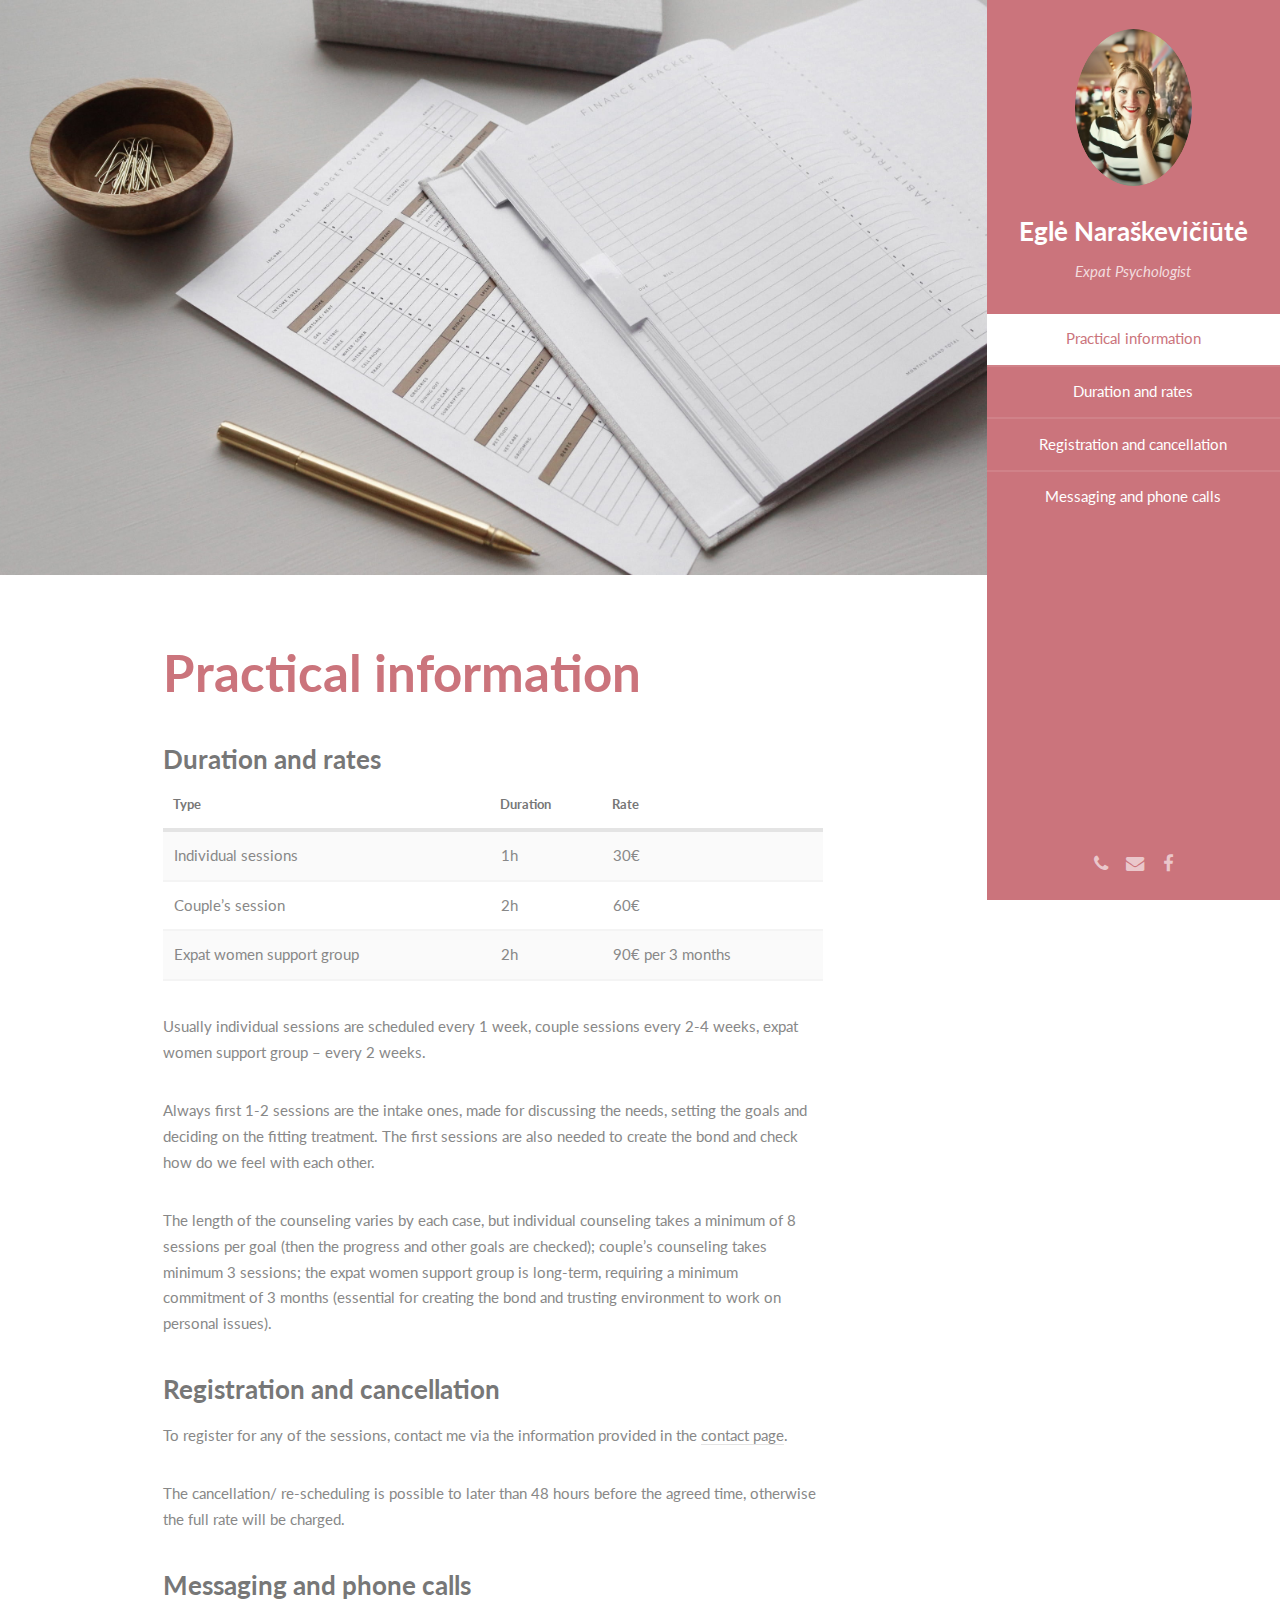
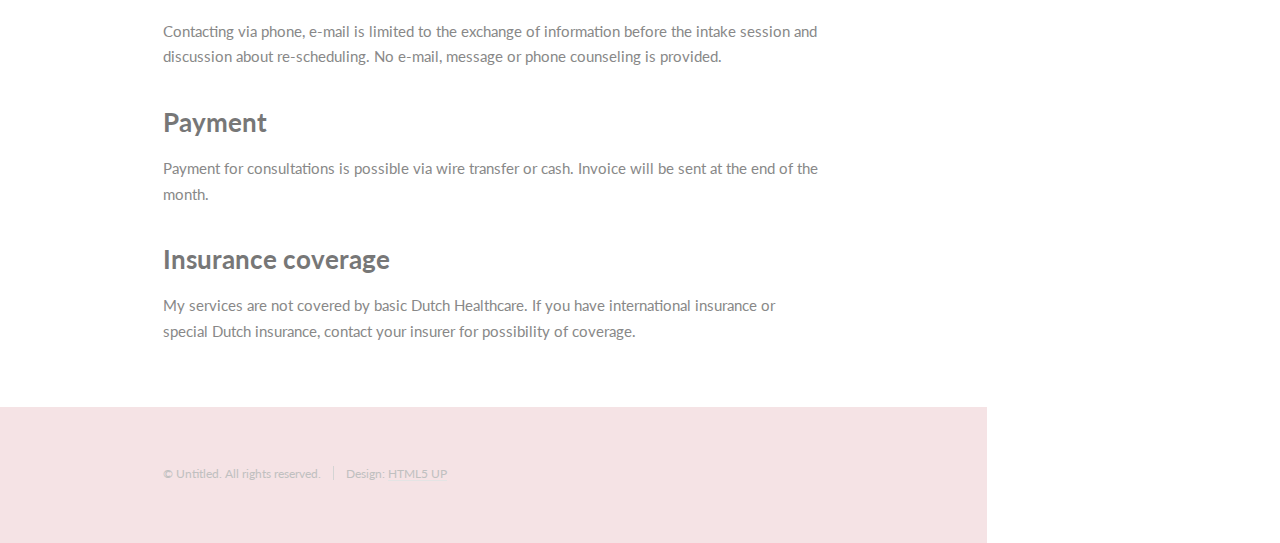
==== info.html @ c946a1ad "Update of texts." ====
<!DOCTYPE HTML>
<!--
	Read Only by HTML5 UP
	html5up.net | @ajlkn
	Free for personal and commercial use under the CCA 3.0 license (html5up.net/license)
-->
<html>
	<head>
		<title>Eglė Naraškevičiūtė</title>
		<meta charset="utf-8" />
		<meta name="viewport" content="width=device-width, initial-scale=1, user-scalable=no" />
		<link rel="stylesheet" href="assets/css/main.css" />
	</head>
	<body class="is-preload">

		<!-- Header -->
			<section id="header">
				<header>
					<span class="image avatar"><img src="images/avatar.jpg" alt="" /></span>
					<h1 id="logo"><a href="index.html">Eglė Naraškevičiūtė</a></h1>
					<p>Expat Psychologist</p>
				</header>
				<nav id="nav">
					<ul>
						<li><a href="#information" class="active">Practical information</a></li>
						<li><a href="#duration">Duration and rates</a></li>
						<li><a href="#cancellation">Registration and cancellation</a></li>
						<li><a href="#call">Messaging and phone calls</a></li>
					</ul>
				</nav>
				<footer>
					<ul class="icons">
						<li><a href="tel:+31640852197" class="icon fa-phone"><span class="label">Telephone</span></a></li>
						<li><a href="&#x6d;&#x61;&#x69;&#x6c;&#x74;&#x6f;&#00058;&#105;&#110;&#102;&#x6f;&#x40;&#x65;&#103;&#x6c;&#x65;&#x70;&#x73;&#000121;&#46;&#x77;&#111;&#114;&#000108;&#100;" class="icon fa-envelope"><span class="label">Email</span></a></li>
						<li><a href="https://www.facebook.com/2makes1/" class="icon fa-facebook"><span class="label">Facebook</span></a></li>
					</ul>
				</footer>
			</section>

		<!-- Wrapper -->
			<div id="wrapper">

				<!-- Main -->
					<div id="main">

						<!-- One -->
							<section id="information">
								<div class="image main" data-position="center">
									<img src="images/banner-04.jpg" alt="" />
								</div>
								<div class="container">
									<header class="major">
										<h2>Practical information</h2>
									</header>
									<h3 id="duration">Duration and rates</h3>
									<div class="table-wrapper">
										<table>
											<thead>
												<tr>
													<th>Type</th>
													<th>Duration</th>
													<th>Rate</th>
												</tr>
											</thead>
											<tbody>
												<tr>
													<td>Individual sessions</td>
													<td>1h</td>
													<td>30€</td>
												</tr>
												<tr>
													<td>Couple’s session</td>
													<td>2h</td>
													<td>60€</td>
												</tr>
												<tr>
													<td>Expat women support group</td>
													<td>2h</td>
													<td>90€ per 3 months</td>
												</tr>
											</tbody>
										</table>
									</div>
									<p>Usually individual sessions are scheduled every 1 week, couple sessions every 2-4 weeks, expat women support group – every 2 weeks.</p>
									<p>Always first 1-2 sessions are the intake ones, made for discussing the needs, setting the goals and deciding on the fitting treatment. The first sessions are also needed to create the bond and check how do we feel with each other.</p>
                                    <p>The length of the counseling varies by each case, but individual counseling takes a minimum of 8 sessions per goal (then the progress and other goals are checked); couple’s counseling takes minimum 3 sessions; the expat women support group is long-term, requiring a minimum commitment of 3 months (essential for creating the bond and trusting environment to work on personal issues).</p>

									<h3 id="cancellation">Registration and cancellation</h3>
									<p>To register for any of the sessions, contact me via the information provided in the <a href="index.html#contacts">contact page</a>.</p>
									<p>The cancellation/ re-scheduling is possible to later than 48 hours before the agreed time, otherwise the full rate will be charged.</p>
									<h3 id="call">Messaging and phone calls</h3>
									<p>Contacting via phone, e-mail is limited to the exchange of information before the intake session and discussion about re-scheduling. No e-mail, message or phone counseling is provided.</p>
									<h3 id="payment">Payment</h3>
									<p>Payment for consultations is possible via wire transfer or cash. Invoice will be sent at the end of the month.</p>
									<h3 id="insurance">Insurance coverage</h3>
									<p>My services are not covered by basic Dutch Healthcare. If you have international insurance or special Dutch insurance, contact your insurer for possibility of coverage.</p>
								</div>
                            </section>

					</div>

				<!-- Footer -->
					<section id="footer">
						<div class="container">
							<ul class="copyright">
								<li>&copy; Untitled. All rights reserved.</li><li>Design: <a href="http://html5up.net">HTML5 UP</a></li>
							</ul>
						</div>
					</section>

			</div>

		<!-- Scripts -->
			<script src="assets/js/jquery.min.js"></script>
			<script src="assets/js/jquery.scrollex.min.js"></script>
			<script src="assets/js/jquery.scrolly.min.js"></script>
			<script src="assets/js/browser.min.js"></script>
			<script src="assets/js/breakpoints.min.js"></script>
			<script src="assets/js/util.js"></script>
			<script src="assets/js/main.js"></script>

	</body>
</html>
---- assets/css/main.css ----
@import url("font-awesome.min.css");
@import url("https://fonts.googleapis.com/css?family=Lato:400,400italic,700,700italic|Source+Code+Pro:400");
/*
	Read Only by HTML5 UP
	html5up.net | @ajlkn
	Free for personal and commercial use under the CCA 3.0 license (html5up.net/license)
*/
html, body, div, span, applet, object,
iframe, h1, h2, h3, h4, h5, h6, p, blockquote,
pre, a, abbr, acronym, address, big, cite,
code, del, dfn, em, img, ins, kbd, q, s, samp,
small, strike, strong, sub, sup, tt, var, b,
u, i, center, dl, dt, dd, ol, ul, li, fieldset,
form, label, legend, table, caption, tbody,
tfoot, thead, tr, th, td, article, aside,
canvas, details, embed, figure, figcaption,
footer, header, hgroup, menu, nav, output, ruby,
section, summary, time, mark, audio, video {
  margin: 0;
  padding: 0;
  border: 0;
  font-size: 100%;
  font: inherit;
  vertical-align: baseline; }

article, aside, details, figcaption, figure,
footer, header, hgroup, menu, nav, section {
  display: block; }

body {
  line-height: 1; }

ol, ul {
  list-style: none; }

blockquote, q {
  quotes: none; }
  blockquote:before, blockquote:after, q:before, q:after {
    content: '';
    content: none; }

table {
  border-collapse: collapse;
  border-spacing: 0; }

body {
  -webkit-text-size-adjust: none; }

mark {
  background-color: transparent;
  color: inherit; }

input::-moz-focus-inner {
  border: 0;
  padding: 0; }

input, select, textarea {
  -moz-appearance: none;
  -webkit-appearance: none;
  -ms-appearance: none;
  appearance: none; }

/* Basic */
html {
  box-sizing: border-box; }

*, *:before, *:after {
  box-sizing: inherit; }

body {
  background: #fff; }
  body.is-preload *, body.is-preload *:before, body.is-preload *:after {
    -moz-animation: none !important;
    -webkit-animation: none !important;
    -ms-animation: none !important;
    animation: none !important;
    -moz-transition: none !important;
    -webkit-transition: none !important;
    -ms-transition: none !important;
    transition: none !important; }

body, input, select, textarea {
  color: #888;
  font-family: "Lato", sans-serif;
  font-size: 16pt;
  font-weight: 400;
  line-height: 1.75em; }

a {
  -moz-transition: color 0.2s ease-in-out, border-color 0.2s ease-in-out;
  -webkit-transition: color 0.2s ease-in-out, border-color 0.2s ease-in-out;
  -ms-transition: color 0.2s ease-in-out, border-color 0.2s ease-in-out;
  transition: color 0.2s ease-in-out, border-color 0.2s ease-in-out;
  border-bottom: solid 1px #e4e4e4;
  color: inherit;
  text-decoration: none; }
  a:hover {
    border-bottom-color: transparent;
    color: #cb747c !important; }

strong, b {
  color: #777;
  font-weight: 700; }

em, i {
  font-style: italic; }

p {
  margin: 0 0 2.25em 0; }

h1, h2, h3, h4, h5, h6 {
  color: #777;
  font-weight: 700;
  line-height: 1em;
  margin: 0 0 0.5625em 0; }
  h1 a, h2 a, h3 a, h4 a, h5 a, h6 a {
    border: 0;
    color: inherit;
    text-decoration: none; }

h2 {
  font-size: 2em;
  line-height: 1.5em; }

h3 {
  font-size: 1.75em;
  line-height: 1.5em; }

h4 {
  font-size: 1.25em;
  line-height: 1.5em; }

h5 {
  font-size: 0.9em;
  line-height: 1.5em; }

h6 {
  font-size: 0.7em;
  line-height: 1.5em; }

sub {
  font-size: 0.8em;
  position: relative;
  top: 0.5em; }

sup {
  font-size: 0.8em;
  position: relative;
  top: -0.5em; }

hr {
  border: 0;
  border-bottom: solid 2px #f4f4f4;
  margin: 2.25em 0; }
  hr.major {
    margin: 3.375em 0; }

blockquote {
  border-left: solid 8px #e4e4e4;
  font-style: italic;
  margin: 0 0 2.25em 0;
  padding: 0.5em 0 0.5em 2em; }

code {
  background: #555;
  border-radius: 5px;
  color: #fff;
  font-family: "Source Code Pro", monospace;
  font-size: 0.9em;
  margin: 0 0.25em;
  padding: 0.25em 0.65em; }

pre {
  font-family: "Source Code Pro", monospace;
  font-size: 0.9em;
  margin: 0 0 2.25em 0; }
  pre code {
    -webkit-overflow-scrolling: touch;
    display: block;
    line-height: 1.5em;
    overflow-x: auto;
    padding: 1em 1.5em; }

.align-left {
  text-align: left; }

.align-center {
  text-align: center; }

.align-right {
  text-align: right; }

/* Row */
.row {
  display: flex;
  flex-wrap: wrap;
  box-sizing: border-box;
  align-items: stretch; }
  .row > * {
    box-sizing: border-box; }
  .row.gtr-uniform > * > :last-child {
    margin-bottom: 0; }
  .row.aln-left {
    justify-content: flex-start; }
  .row.aln-center {
    justify-content: center; }
  .row.aln-right {
    justify-content: flex-end; }
  .row.aln-top {
    align-items: flex-start; }
  .row.aln-middle {
    align-items: center; }
  .row.aln-bottom {
    align-items: flex-end; }
  .row > .imp {
    order: -1; }
  .row > .col-1 {
    width: 8.3333333333%; }
  .row > .off-1 {
    margin-left: 8.3333333333%; }
  .row > .col-2 {
    width: 16.6666666667%; }
  .row > .off-2 {
    margin-left: 16.6666666667%; }
  .row > .col-3 {
    width: 25%; }
  .row > .off-3 {
    margin-left: 25%; }
  .row > .col-4 {
    width: 33.3333333333%; }
  .row > .off-4 {
    margin-left: 33.3333333333%; }
  .row > .col-5 {
    width: 41.6666666667%; }
  .row > .off-5 {
    margin-left: 41.6666666667%; }
  .row > .col-6 {
    width: 50%; }
  .row > .off-6 {
    margin-left: 50%; }
  .row > .col-7 {
    width: 58.3333333333%; }
  .row > .off-7 {
    margin-left: 58.3333333333%; }
  .row > .col-8 {
    width: 66.6666666667%; }
  .row > .off-8 {
    margin-left: 66.6666666667%; }
  .row > .col-9 {
    width: 75%; }
  .row > .off-9 {
    margin-left: 75%; }
  .row > .col-10 {
    width: 83.3333333333%; }
  .row > .off-10 {
    margin-left: 83.3333333333%; }
  .row > .col-11 {
    width: 91.6666666667%; }
  .row > .off-11 {
    margin-left: 91.6666666667%; }
  .row > .col-12 {
    width: 100%; }
  .row > .off-12 {
    margin-left: 100%; }
  .row.gtr-0 {
    margin-top: 0;
    margin-left: 0em; }
    .row.gtr-0 > * {
      padding: 0 0 0 0em; }
    .row.gtr-0.gtr-uniform {
      margin-top: 0em; }
      .row.gtr-0.gtr-uniform > * {
        padding-top: 0em; }
  .row.gtr-25 {
    margin-top: 0;
    margin-left: -0.5em; }
    .row.gtr-25 > * {
      padding: 0 0 0 0.5em; }
    .row.gtr-25.gtr-uniform {
      margin-top: -0.5em; }
      .row.gtr-25.gtr-uniform > * {
        padding-top: 0.5em; }
  .row.gtr-50 {
    margin-top: 0;
    margin-left: -1em; }
    .row.gtr-50 > * {
      padding: 0 0 0 1em; }
    .row.gtr-50.gtr-uniform {
      margin-top: -1em; }
      .row.gtr-50.gtr-uniform > * {
        padding-top: 1em; }
  .row {
    margin-top: 0;
    margin-left: -2em; }
    .row > * {
      padding: 0 0 0 2em; }
    .row.gtr-uniform {
      margin-top: -2em; }
      .row.gtr-uniform > * {
        padding-top: 2em; }
  .row.gtr-150 {
    margin-top: 0;
    margin-left: -3em; }
    .row.gtr-150 > * {
      padding: 0 0 0 3em; }
    .row.gtr-150.gtr-uniform {
      margin-top: -3em; }
      .row.gtr-150.gtr-uniform > * {
        padding-top: 3em; }
  .row.gtr-200 {
    margin-top: 0;
    margin-left: -4em; }
    .row.gtr-200 > * {
      padding: 0 0 0 4em; }
    .row.gtr-200.gtr-uniform {
      margin-top: -4em; }
      .row.gtr-200.gtr-uniform > * {
        padding-top: 4em; }
  @media screen and (max-width: 1680px) {
    .row {
      display: flex;
      flex-wrap: wrap;
      box-sizing: border-box;
      align-items: stretch; }
      .row > * {
        box-sizing: border-box; }
      .row.gtr-uniform > * > :last-child {
        margin-bottom: 0; }
      .row.aln-left {
        justify-content: flex-start; }
      .row.aln-center {
        justify-content: center; }
      .row.aln-right {
        justify-content: flex-end; }
      .row.aln-top {
        align-items: flex-start; }
      .row.aln-middle {
        align-items: center; }
      .row.aln-bottom {
        align-items: flex-end; }
      .row > .imp-xlarge {
        order: -1; }
      .row > .col-1-xlarge {
        width: 8.3333333333%; }
      .row > .off-1-xlarge {
        margin-left: 8.3333333333%; }
      .row > .col-2-xlarge {
        width: 16.6666666667%; }
      .row > .off-2-xlarge {
        margin-left: 16.6666666667%; }
      .row > .col-3-xlarge {
        width: 25%; }
      .row > .off-3-xlarge {
        margin-left: 25%; }
      .row > .col-4-xlarge {
        width: 33.3333333333%; }
      .row > .off-4-xlarge {
        margin-left: 33.3333333333%; }
      .row > .col-5-xlarge {
        width: 41.6666666667%; }
      .row > .off-5-xlarge {
        margin-left: 41.6666666667%; }
      .row > .col-6-xlarge {
        width: 50%; }
      .row > .off-6-xlarge {
        margin-left: 50%; }
      .row > .col-7-xlarge {
        width: 58.3333333333%; }
      .row > .off-7-xlarge {
        margin-left: 58.3333333333%; }
      .row > .col-8-xlarge {
        width: 66.6666666667%; }
      .row > .off-8-xlarge {
        margin-left: 66.6666666667%; }
      .row > .col-9-xlarge {
        width: 75%; }
      .row > .off-9-xlarge {
        margin-left: 75%; }
      .row > .col-10-xlarge {
        width: 83.3333333333%; }
      .row > .off-10-xlarge {
        margin-left: 83.3333333333%; }
      .row > .col-11-xlarge {
        width: 91.6666666667%; }
      .row > .off-11-xlarge {
        margin-left: 91.6666666667%; }
      .row > .col-12-xlarge {
        width: 100%; }
      .row > .off-12-xlarge {
        margin-left: 100%; }
      .row.gtr-0 {
        margin-top: 0;
        margin-left: 0em; }
        .row.gtr-0 > * {
          padding: 0 0 0 0em; }
        .row.gtr-0.gtr-uniform {
          margin-top: 0em; }
          .row.gtr-0.gtr-uniform > * {
            padding-top: 0em; }
      .row.gtr-25 {
        margin-top: 0;
        margin-left: -0.5em; }
        .row.gtr-25 > * {
          padding: 0 0 0 0.5em; }
        .row.gtr-25.gtr-uniform {
          margin-top: -0.5em; }
          .row.gtr-25.gtr-uniform > * {
            padding-top: 0.5em; }
      .row.gtr-50 {
        margin-top: 0;
        margin-left: -1em; }
        .row.gtr-50 > * {
          padding: 0 0 0 1em; }
        .row.gtr-50.gtr-uniform {
          margin-top: -1em; }
          .row.gtr-50.gtr-uniform > * {
            padding-top: 1em; }
      .row {
        margin-top: 0;
        margin-left: -2em; }
        .row > * {
          padding: 0 0 0 2em; }
        .row.gtr-uniform {
          margin-top: -2em; }
          .row.gtr-uniform > * {
            padding-top: 2em; }
      .row.gtr-150 {
        margin-top: 0;
        margin-left: -3em; }
        .row.gtr-150 > * {
          padding: 0 0 0 3em; }
        .row.gtr-150.gtr-uniform {
          margin-top: -3em; }
          .row.gtr-150.gtr-uniform > * {
            padding-top: 3em; }
      .row.gtr-200 {
        margin-top: 0;
        margin-left: -4em; }
        .row.gtr-200 > * {
          padding: 0 0 0 4em; }
        .row.gtr-200.gtr-uniform {
          margin-top: -4em; }
          .row.gtr-200.gtr-uniform > * {
            padding-top: 4em; } }
  @media screen and (max-width: 1280px) {
    .row {
      display: flex;
      flex-wrap: wrap;
      box-sizing: border-box;
      align-items: stretch; }
      .row > * {
        box-sizing: border-box; }
      .row.gtr-uniform > * > :last-child {
        margin-bottom: 0; }
      .row.aln-left {
        justify-content: flex-start; }
      .row.aln-center {
        justify-content: center; }
      .row.aln-right {
        justify-content: flex-end; }
      .row.aln-top {
        align-items: flex-start; }
      .row.aln-middle {
        align-items: center; }
      .row.aln-bottom {
        align-items: flex-end; }
      .row > .imp-large {
        order: -1; }
      .row > .col-1-large {
        width: 8.3333333333%; }
      .row > .off-1-large {
        margin-left: 8.3333333333%; }
      .row > .col-2-large {
        width: 16.6666666667%; }
      .row > .off-2-large {
        margin-left: 16.6666666667%; }
      .row > .col-3-large {
        width: 25%; }
      .row > .off-3-large {
        margin-left: 25%; }
      .row > .col-4-large {
        width: 33.3333333333%; }
      .row > .off-4-large {
        margin-left: 33.3333333333%; }
      .row > .col-5-large {
        width: 41.6666666667%; }
      .row > .off-5-large {
        margin-left: 41.6666666667%; }
      .row > .col-6-large {
        width: 50%; }
      .row > .off-6-large {
        margin-left: 50%; }
      .row > .col-7-large {
        width: 58.3333333333%; }
      .row > .off-7-large {
        margin-left: 58.3333333333%; }
      .row > .col-8-large {
        width: 66.6666666667%; }
      .row > .off-8-large {
        margin-left: 66.6666666667%; }
      .row > .col-9-large {
        width: 75%; }
      .row > .off-9-large {
        margin-left: 75%; }
      .row > .col-10-large {
        width: 83.3333333333%; }
      .row > .off-10-large {
        margin-left: 83.3333333333%; }
      .row > .col-11-large {
        width: 91.6666666667%; }
      .row > .off-11-large {
        margin-left: 91.6666666667%; }
      .row > .col-12-large {
        width: 100%; }
      .row > .off-12-large {
        margin-left: 100%; }
      .row.gtr-0 {
        margin-top: 0;
        margin-left: 0em; }
        .row.gtr-0 > * {
          padding: 0 0 0 0em; }
        .row.gtr-0.gtr-uniform {
          margin-top: 0em; }
          .row.gtr-0.gtr-uniform > * {
            padding-top: 0em; }
      .row.gtr-25 {
        margin-top: 0;
        margin-left: -0.375em; }
        .row.gtr-25 > * {
          padding: 0 0 0 0.375em; }
        .row.gtr-25.gtr-uniform {
          margin-top: -0.375em; }
          .row.gtr-25.gtr-uniform > * {
            padding-top: 0.375em; }
      .row.gtr-50 {
        margin-top: 0;
        margin-left: -0.75em; }
        .row.gtr-50 > * {
          padding: 0 0 0 0.75em; }
        .row.gtr-50.gtr-uniform {
          margin-top: -0.75em; }
          .row.gtr-50.gtr-uniform > * {
            padding-top: 0.75em; }
      .row {
        margin-top: 0;
        margin-left: -1.5em; }
        .row > * {
          padding: 0 0 0 1.5em; }
        .row.gtr-uniform {
          margin-top: -1.5em; }
          .row.gtr-uniform > * {
            padding-top: 1.5em; }
      .row.gtr-150 {
        margin-top: 0;
        margin-left: -2.25em; }
        .row.gtr-150 > * {
          padding: 0 0 0 2.25em; }
        .row.gtr-150.gtr-uniform {
          margin-top: -2.25em; }
          .row.gtr-150.gtr-uniform > * {
            padding-top: 2.25em; }
      .row.gtr-200 {
        margin-top: 0;
        margin-left: -3em; }
        .row.gtr-200 > * {
          padding: 0 0 0 3em; }
        .row.gtr-200.gtr-uniform {
          margin-top: -3em; }
          .row.gtr-200.gtr-uniform > * {
            padding-top: 3em; } }
  @media screen and (max-width: 1024px) {
    .row {
      display: flex;
      flex-wrap: wrap;
      box-sizing: border-box;
      align-items: stretch; }
      .row > * {
        box-sizing: border-box; }
      .row.gtr-uniform > * > :last-child {
        margin-bottom: 0; }
      .row.aln-left {
        justify-content: flex-start; }
      .row.aln-center {
        justify-content: center; }
      .row.aln-right {
        justify-content: flex-end; }
      .row.aln-top {
        align-items: flex-start; }
      .row.aln-middle {
        align-items: center; }
      .row.aln-bottom {
        align-items: flex-end; }
      .row > .imp-medium {
        order: -1; }
      .row > .col-1-medium {
        width: 8.3333333333%; }
      .row > .off-1-medium {
        margin-left: 8.3333333333%; }
      .row > .col-2-medium {
        width: 16.6666666667%; }
      .row > .off-2-medium {
        margin-left: 16.6666666667%; }
      .row > .col-3-medium {
        width: 25%; }
      .row > .off-3-medium {
        margin-left: 25%; }
      .row > .col-4-medium {
        width: 33.3333333333%; }
      .row > .off-4-medium {
        margin-left: 33.3333333333%; }
      .row > .col-5-medium {
        width: 41.6666666667%; }
      .row > .off-5-medium {
        margin-left: 41.6666666667%; }
      .row > .col-6-medium {
        width: 50%; }
      .row > .off-6-medium {
        margin-left: 50%; }
      .row > .col-7-medium {
        width: 58.3333333333%; }
      .row > .off-7-medium {
        margin-left: 58.3333333333%; }
      .row > .col-8-medium {
        width: 66.6666666667%; }
      .row > .off-8-medium {
        margin-left: 66.6666666667%; }
      .row > .col-9-medium {
        width: 75%; }
      .row > .off-9-medium {
        margin-left: 75%; }
      .row > .col-10-medium {
        width: 83.3333333333%; }
      .row > .off-10-medium {
        margin-left: 83.3333333333%; }
      .row > .col-11-medium {
        width: 91.6666666667%; }
      .row > .off-11-medium {
        margin-left: 91.6666666667%; }
      .row > .col-12-medium {
        width: 100%; }
      .row > .off-12-medium {
        margin-left: 100%; }
      .row.gtr-0 {
        margin-top: 0;
        margin-left: 0em; }
        .row.gtr-0 > * {
          padding: 0 0 0 0em; }
        .row.gtr-0.gtr-uniform {
          margin-top: 0em; }
          .row.gtr-0.gtr-uniform > * {
            padding-top: 0em; }
      .row.gtr-25 {
        margin-top: 0;
        margin-left: -0.375em; }
        .row.gtr-25 > * {
          padding: 0 0 0 0.375em; }
        .row.gtr-25.gtr-uniform {
          margin-top: -0.375em; }
          .row.gtr-25.gtr-uniform > * {
            padding-top: 0.375em; }
      .row.gtr-50 {
        margin-top: 0;
        margin-left: -0.75em; }
        .row.gtr-50 > * {
          padding: 0 0 0 0.75em; }
        .row.gtr-50.gtr-uniform {
          margin-top: -0.75em; }
          .row.gtr-50.gtr-uniform > * {
            padding-top: 0.75em; }
      .row {
        margin-top: 0;
        margin-left: -1.5em; }
        .row > * {
          padding: 0 0 0 1.5em; }
        .row.gtr-uniform {
          margin-top: -1.5em; }
          .row.gtr-uniform > * {
            padding-top: 1.5em; }
      .row.gtr-150 {
        margin-top: 0;
        margin-left: -2.25em; }
        .row.gtr-150 > * {
          padding: 0 0 0 2.25em; }
        .row.gtr-150.gtr-uniform {
          margin-top: -2.25em; }
          .row.gtr-150.gtr-uniform > * {
            padding-top: 2.25em; }
      .row.gtr-200 {
        margin-top: 0;
        margin-left: -3em; }
        .row.gtr-200 > * {
          padding: 0 0 0 3em; }
        .row.gtr-200.gtr-uniform {
          margin-top: -3em; }
          .row.gtr-200.gtr-uniform > * {
            padding-top: 3em; } }
  @media screen and (max-width: 736px) {
    .row {
      display: flex;
      flex-wrap: wrap;
      box-sizing: border-box;
      align-items: stretch; }
      .row > * {
        box-sizing: border-box; }
      .row.gtr-uniform > * > :last-child {
        margin-bottom: 0; }
      .row.aln-left {
        justify-content: flex-start; }
      .row.aln-center {
        justify-content: center; }
      .row.aln-right {
        justify-content: flex-end; }
      .row.aln-top {
        align-items: flex-start; }
      .row.aln-middle {
        align-items: center; }
      .row.aln-bottom {
        align-items: flex-end; }
      .row > .imp-small {
        order: -1; }
      .row > .col-1-small {
        width: 8.3333333333%; }
      .row > .off-1-small {
        margin-left: 8.3333333333%; }
      .row > .col-2-small {
        width: 16.6666666667%; }
      .row > .off-2-small {
        margin-left: 16.6666666667%; }
      .row > .col-3-small {
        width: 25%; }
      .row > .off-3-small {
        margin-left: 25%; }
      .row > .col-4-small {
        width: 33.3333333333%; }
      .row > .off-4-small {
        margin-left: 33.3333333333%; }
      .row > .col-5-small {
        width: 41.6666666667%; }
      .row > .off-5-small {
        margin-left: 41.6666666667%; }
      .row > .col-6-small {
        width: 50%; }
      .row > .off-6-small {
        margin-left: 50%; }
      .row > .col-7-small {
        width: 58.3333333333%; }
      .row > .off-7-small {
        margin-left: 58.3333333333%; }
      .row > .col-8-small {
        width: 66.6666666667%; }
      .row > .off-8-small {
        margin-left: 66.6666666667%; }
      .row > .col-9-small {
        width: 75%; }
      .row > .off-9-small {
        margin-left: 75%; }
      .row > .col-10-small {
        width: 83.3333333333%; }
      .row > .off-10-small {
        margin-left: 83.3333333333%; }
      .row > .col-11-small {
        width: 91.6666666667%; }
      .row > .off-11-small {
        margin-left: 91.6666666667%; }
      .row > .col-12-small {
        width: 100%; }
      .row > .off-12-small {
        margin-left: 100%; }
      .row.gtr-0 {
        margin-top: 0;
        margin-left: 0em; }
        .row.gtr-0 > * {
          padding: 0 0 0 0em; }
        .row.gtr-0.gtr-uniform {
          margin-top: 0em; }
          .row.gtr-0.gtr-uniform > * {
            padding-top: 0em; }
      .row.gtr-25 {
        margin-top: 0;
        margin-left: -0.3125em; }
        .row.gtr-25 > * {
          padding: 0 0 0 0.3125em; }
        .row.gtr-25.gtr-uniform {
          margin-top: -0.3125em; }
          .row.gtr-25.gtr-uniform > * {
            padding-top: 0.3125em; }
      .row.gtr-50 {
        margin-top: 0;
        margin-left: -0.625em; }
        .row.gtr-50 > * {
          padding: 0 0 0 0.625em; }
        .row.gtr-50.gtr-uniform {
          margin-top: -0.625em; }
          .row.gtr-50.gtr-uniform > * {
            padding-top: 0.625em; }
      .row {
        margin-top: 0;
        margin-left: -1.25em; }
        .row > * {
          padding: 0 0 0 1.25em; }
        .row.gtr-uniform {
          margin-top: -1.25em; }
          .row.gtr-uniform > * {
            padding-top: 1.25em; }
      .row.gtr-150 {
        margin-top: 0;
        margin-left: -1.875em; }
        .row.gtr-150 > * {
          padding: 0 0 0 1.875em; }
        .row.gtr-150.gtr-uniform {
          margin-top: -1.875em; }
          .row.gtr-150.gtr-uniform > * {
            padding-top: 1.875em; }
      .row.gtr-200 {
        margin-top: 0;
        margin-left: -2.5em; }
        .row.gtr-200 > * {
          padding: 0 0 0 2.5em; }
        .row.gtr-200.gtr-uniform {
          margin-top: -2.5em; }
          .row.gtr-200.gtr-uniform > * {
            padding-top: 2.5em; } }
  @media screen and (max-width: 480px) {
    .row {
      display: flex;
      flex-wrap: wrap;
      box-sizing: border-box;
      align-items: stretch; }
      .row > * {
        box-sizing: border-box; }
      .row.gtr-uniform > * > :last-child {
        margin-bottom: 0; }
      .row.aln-left {
        justify-content: flex-start; }
      .row.aln-center {
        justify-content: center; }
      .row.aln-right {
        justify-content: flex-end; }
      .row.aln-top {
        align-items: flex-start; }
      .row.aln-middle {
        align-items: center; }
      .row.aln-bottom {
        align-items: flex-end; }
      .row > .imp-xsmall {
        order: -1; }
      .row > .col-1-xsmall {
        width: 8.3333333333%; }
      .row > .off-1-xsmall {
        margin-left: 8.3333333333%; }
      .row > .col-2-xsmall {
        width: 16.6666666667%; }
      .row > .off-2-xsmall {
        margin-left: 16.6666666667%; }
      .row > .col-3-xsmall {
        width: 25%; }
      .row > .off-3-xsmall {
        margin-left: 25%; }
      .row > .col-4-xsmall {
        width: 33.3333333333%; }
      .row > .off-4-xsmall {
        margin-left: 33.3333333333%; }
      .row > .col-5-xsmall {
        width: 41.6666666667%; }
      .row > .off-5-xsmall {
        margin-left: 41.6666666667%; }
      .row > .col-6-xsmall {
        width: 50%; }
      .row > .off-6-xsmall {
        margin-left: 50%; }
      .row > .col-7-xsmall {
        width: 58.3333333333%; }
      .row > .off-7-xsmall {
        margin-left: 58.3333333333%; }
      .row > .col-8-xsmall {
        width: 66.6666666667%; }
      .row > .off-8-xsmall {
        margin-left: 66.6666666667%; }
      .row > .col-9-xsmall {
        width: 75%; }
      .row > .off-9-xsmall {
        margin-left: 75%; }
      .row > .col-10-xsmall {
        width: 83.3333333333%; }
      .row > .off-10-xsmall {
        margin-left: 83.3333333333%; }
      .row > .col-11-xsmall {
        width: 91.6666666667%; }
      .row > .off-11-xsmall {
        margin-left: 91.6666666667%; }
      .row > .col-12-xsmall {
        width: 100%; }
      .row > .off-12-xsmall {
        margin-left: 100%; }
      .row.gtr-0 {
        margin-top: 0;
        margin-left: 0em; }
        .row.gtr-0 > * {
          padding: 0 0 0 0em; }
        .row.gtr-0.gtr-uniform {
          margin-top: 0em; }
          .row.gtr-0.gtr-uniform > * {
            padding-top: 0em; }
      .row.gtr-25 {
        margin-top: 0;
        margin-left: -0.3125em; }
        .row.gtr-25 > * {
          padding: 0 0 0 0.3125em; }
        .row.gtr-25.gtr-uniform {
          margin-top: -0.3125em; }
          .row.gtr-25.gtr-uniform > * {
            padding-top: 0.3125em; }
      .row.gtr-50 {
        margin-top: 0;
        margin-left: -0.625em; }
        .row.gtr-50 > * {
          padding: 0 0 0 0.625em; }
        .row.gtr-50.gtr-uniform {
          margin-top: -0.625em; }
          .row.gtr-50.gtr-uniform > * {
            padding-top: 0.625em; }
      .row {
        margin-top: 0;
        margin-left: -1.25em; }
        .row > * {
          padding: 0 0 0 1.25em; }
        .row.gtr-uniform {
          margin-top: -1.25em; }
          .row.gtr-uniform > * {
            padding-top: 1.25em; }
      .row.gtr-150 {
        margin-top: 0;
        margin-left: -1.875em; }
        .row.gtr-150 > * {
          padding: 0 0 0 1.875em; }
        .row.gtr-150.gtr-uniform {
          margin-top: -1.875em; }
          .row.gtr-150.gtr-uniform > * {
            padding-top: 1.875em; }
      .row.gtr-200 {
        margin-top: 0;
        margin-left: -2.5em; }
        .row.gtr-200 > * {
          padding: 0 0 0 2.5em; }
        .row.gtr-200.gtr-uniform {
          margin-top: -2.5em; }
          .row.gtr-200.gtr-uniform > * {
            padding-top: 2.5em; } }

/* Container */
.container {
  margin: 0 auto;
  max-width: calc(100% - 4.5em);
  width: 45em; }
  .container.xsmall {
    width: 11.25em; }
  .container.small {
    width: 22.5em; }
  .container.medium {
    width: 33.75em; }
  .container.large {
    width: 56.25em; }
  .container.xlarge {
    width: 67.5em; }
  .container.max {
    width: 100%; }
  @media screen and (max-width: 1024px) {
    .container {
      width: 100% !important; } }
  @media screen and (max-width: 480px) {
    .container {
      max-width: calc(100% - 3.375em); } }

/* Section/Article */
section.special, article.special {
  text-align: center; }

header p {
  color: #aaa;
  position: relative;
  margin: 0 0 1.6875em 0; }
header h2 + p {
  font-size: 1.25em;
  margin-top: -0.5em;
  line-height: 1.5em; }
header h3 + p {
  font-size: 1.1em;
  margin-top: -0.35em;
  line-height: 1.5em; }
header h4 + p,
header h5 + p,
header h6 + p {
  font-size: 0.9em;
  margin-top: -0.25em;
  line-height: 1.5em; }
header.major h2 {
  color: #cb747c;
  font-size: 3.5em; }
  header.major h2 + p {
    color: #777;
    font-size: 1.75em;
    font-weight: 700;
    margin-top: -0.75em; }
header.major h3 {
  color: #cb747c;
  font-size: 2.75em; }
  header.major h3 + p {
    color: #777;
    font-size: 1.75em;
    font-weight: 700;
    margin-top: -0.75em; }

/* Form */
form {
  margin: 0 0 2.25em 0; }

label {
  color: #777;
  display: block;
  font-size: 0.9em;
  font-weight: 700;
  margin: 0 0 1.125em 0; }

input::-moz-focus-inner {
  border: 0;
  padding: 0; }

input[type="text"],
input[type="password"],
input[type="email"],
select,
textarea {
  -moz-appearance: none;
  -webkit-appearance: none;
  -ms-appearance: none;
  appearance: none;
  border-radius: 5px;
  border: none;
  border: solid 2px #e4e4e4;
  color: inherit;
  display: block;
  outline: 0;
  padding: 0 1em;
  text-decoration: none;
  width: 100%; }
  input[type="text"]:invalid,
  input[type="password"]:invalid,
  input[type="email"]:invalid,
  select:invalid,
  textarea:invalid {
    box-shadow: none; }
  input[type="text"]:focus,
  input[type="password"]:focus,
  input[type="email"]:focus,
  select:focus,
  textarea:focus {
    border-color: #cb747c; }

select {
  background-image: url("data:image/svg+xml;charset=utf8,%3Csvg xmlns='http://www.w3.org/2000/svg' width='40' height='40' preserveAspectRatio='none' viewBox='0 0 40 40'%3E%3Cpath d='M9.4,12.3l10.4,10.4l10.4-10.4c0.2-0.2,0.5-0.4,0.9-0.4c0.3,0,0.6,0.1,0.9,0.4l3.3,3.3c0.2,0.2,0.4,0.5,0.4,0.9 c0,0.4-0.1,0.6-0.4,0.9L20.7,31.9c-0.2,0.2-0.5,0.4-0.9,0.4c-0.3,0-0.6-0.1-0.9-0.4L4.3,17.3c-0.2-0.2-0.4-0.5-0.4-0.9 c0-0.4,0.1-0.6,0.4-0.9l3.3-3.3c0.2-0.2,0.5-0.4,0.9-0.4S9.1,12.1,9.4,12.3z' fill='%23e4e4e4' /%3E%3C/svg%3E");
  background-size: 1.25em;
  background-repeat: no-repeat;
  background-position: calc(100% - 1em) center;
  height: 2.75em;
  padding-right: 2.75em;
  text-overflow: ellipsis; }
  select option {
    color: #777;
    background: #fff; }
  select:focus::-ms-value {
    background-color: transparent; }
  select::-ms-expand {
    display: none; }

input[type="text"],
input[type="password"],
input[type="email"],
select {
  height: 2.75em; }

textarea {
  padding: 0.75em 1em; }

input[type="checkbox"],
input[type="radio"] {
  -moz-appearance: none;
  -webkit-appearance: none;
  -ms-appearance: none;
  appearance: none;
  display: block;
  float: left;
  margin-right: -2em;
  opacity: 0;
  width: 1em;
  z-index: -1; }
  input[type="checkbox"] + label,
  input[type="radio"] + label {
    text-decoration: none;
    color: #888;
    cursor: pointer;
    display: inline-block;
    font-size: 1em;
    font-weight: 400;
    padding-left: 2.4em;
    padding-right: 0.75em;
    position: relative; }
    input[type="checkbox"] + label:before,
    input[type="radio"] + label:before {
      -moz-osx-font-smoothing: grayscale;
      -webkit-font-smoothing: antialiased;
      font-family: FontAwesome;
      font-style: normal;
      font-weight: normal;
      text-transform: none !important; }
    input[type="checkbox"] + label:before,
    input[type="radio"] + label:before {
      background: #fafafa;
      border-radius: 5px;
      border: solid 2px #e4e4e4;
      content: '';
      display: inline-block;
      height: 1.65em;
      left: 0;
      line-height: 1.58125em;
      position: absolute;
      text-align: center;
      top: 0;
      width: 1.65em; }
  input[type="checkbox"]:checked + label:before,
  input[type="radio"]:checked + label:before {
    background: #989898;
    border-color: #989898;
    color: #ffffff;
    content: '\f00c'; }
  input[type="checkbox"]:focus + label:before,
  input[type="radio"]:focus + label:before {
    border-color: #cb747c; }

input[type="checkbox"] + label:before {
  border-radius: 5px; }

input[type="radio"] + label:before {
  border-radius: 100%; }

::-webkit-input-placeholder {
  color: #aaa !important;
  font-style: italic;
  opacity: 1.0; }

:-moz-placeholder {
  color: #aaa !important;
  font-style: italic;
  opacity: 1.0; }

::-moz-placeholder {
  color: #aaa !important;
  font-style: italic;
  opacity: 1.0; }

:-ms-input-placeholder {
  color: #aaa !important;
  font-style: italic;
  opacity: 1.0; }

/* Box */
.box {
  border-radius: 5px;
  border: solid 2px #e4e4e4;
  margin-bottom: 2.25em;
  padding: 1.5em; }
  .box > :last-child,
  .box > :last-child > :last-child,
  .box > :last-child > :last-child > :last-child {
    margin-bottom: 0; }
  .box.alt {
    border: 0;
    border-radius: 0;
    padding: 0; }

/* Icon */
.icon {
  text-decoration: none;
  border-bottom: none;
  position: relative; }
  .icon:before {
    -moz-osx-font-smoothing: grayscale;
    -webkit-font-smoothing: antialiased;
    font-family: FontAwesome;
    font-style: normal;
    font-weight: normal;
    text-transform: none !important; }
  .icon > .label {
    display: none; }

/* Image */
.image {
  border-radius: 5px;
  border: 0;
  display: inline-block;
  position: relative; }
  .image[data-position] img {
    -moz-object-fit: cover;
    -webkit-object-fit: cover;
    -ms-object-fit: cover;
    object-fit: cover;
    display: block;
    position: absolute;
    top: 0;
    left: 0;
    width: 100%;
    height: 100%; }
  .image[data-position="top left"] img {
    -moz-object-position: top left;
    -webkit-object-position: top left;
    -ms-object-position: top left;
    object-position: top left; }
  .image[data-position="top"] img {
    -moz-object-position: top;
    -webkit-object-position: top;
    -ms-object-position: top;
    object-position: top; }
  .image[data-position="top right"] img {
    -moz-object-position: top right;
    -webkit-object-position: top right;
    -ms-object-position: top right;
    object-position: top right; }
  .image[data-position="right"] img {
    -moz-object-position: right;
    -webkit-object-position: right;
    -ms-object-position: right;
    object-position: right; }
  .image[data-position="bottom right"] img {
    -moz-object-position: bottom right;
    -webkit-object-position: bottom right;
    -ms-object-position: bottom right;
    object-position: bottom right; }
  .image[data-position="bottom"] img {
    -moz-object-position: bottom;
    -webkit-object-position: bottom;
    -ms-object-position: bottom;
    object-position: bottom; }
  .image[data-position="bottom left"] img {
    -moz-object-position: bottom left;
    -webkit-object-position: bottom left;
    -ms-object-position: bottom left;
    object-position: bottom left; }
  .image[data-position="left"] img {
    -moz-object-position: left;
    -webkit-object-position: left;
    -ms-object-position: left;
    object-position: left; }
  .image[data-position="center"] img {
    -moz-object-position: center;
    -webkit-object-position: center;
    -ms-object-position: center;
    object-position: center; }
  .image[data-position="25% 25%"] img {
    -moz-object-position: 25% 25%;
    -webkit-object-position: 25% 25%;
    -ms-object-position: 25% 25%;
    object-position: 25% 25%; }
  .image[data-position="75% 25%"] img {
    -moz-object-position: 75% 25%;
    -webkit-object-position: 75% 25%;
    -ms-object-position: 75% 25%;
    object-position: 75% 25%; }
  .image[data-position="75% 75%"] img {
    -moz-object-position: 75% 75%;
    -webkit-object-position: 75% 75%;
    -ms-object-position: 75% 75%;
    object-position: 75% 75%; }
  .image[data-position="25% 75%"] img {
    -moz-object-position: 25% 75%;
    -webkit-object-position: 25% 75%;
    -ms-object-position: 25% 75%;
    object-position: 25% 75%; }
  .image img {
    border-radius: 5px;
    display: block; }
  .image.left {
    float: left;
    margin: 0 2.5em 2em 0;
    top: 0.25em; }
  .image.right {
    float: right;
    margin: 0 0 2em 2.5em;
    top: 0.25em; }
  .image.fit {
    display: block;
    margin: 0 0 2.25em 0;
    width: 100%; }
    .image.fit img {
      display: block;
      width: 100%; }
  .image.avatar {
    border-radius: 100%;
    overflow: hidden; }
    .image.avatar img {
      border-radius: 100%;
      display: block;
      width: 100%; }
  .image.main {
    display: block;
    height: 575px;
    border-radius: 0; }
    .image.main img {
      border-radius: 0; }

/* List */
ol {
  list-style: decimal;
  margin: 0 0 2.25em 0;
  padding-left: 1.25em; }
  ol li {
    padding-left: 0.25em; }

ul {
  list-style: disc;
  margin: 0 0 2.25em 0;
  padding-left: 1em; }
  ul li {
    padding-left: 0.5em; }
  ul.alt {
    list-style: none;
    padding-left: 0; }
    ul.alt li {
      border-top: solid 2px #f4f4f4;
      padding: 0.5em 0; }
      ul.alt li:first-child {
        border-top: 0;
        padding-top: 0; }

dl {
  margin: 0 0 2.25em 0; }

/* Actions */
ul.actions {
  display: -moz-flex;
  display: -webkit-flex;
  display: -ms-flex;
  display: flex;
  cursor: default;
  list-style: none;
  margin-left: -1.125em;
  padding-left: 0; }
  ul.actions li {
    padding: 0 0 0 1.125em;
    vertical-align: middle; }
  ul.actions.special {
    -moz-justify-content: center;
    -webkit-justify-content: center;
    -ms-justify-content: center;
    justify-content: center;
    width: 100%;
    margin-left: 0; }
    ul.actions.special li:first-child {
      padding-left: 0; }
  ul.actions.stacked {
    -moz-flex-direction: column;
    -webkit-flex-direction: column;
    -ms-flex-direction: column;
    flex-direction: column;
    margin-left: 0; }
    ul.actions.stacked li {
      padding: 1.125em 0 0 0; }
      ul.actions.stacked li:first-child {
        padding-top: 0; }
  ul.actions.fit {
    width: calc(100% + 1.125em); }
    ul.actions.fit li {
      -moz-flex-grow: 1;
      -webkit-flex-grow: 1;
      -ms-flex-grow: 1;
      flex-grow: 1;
      -moz-flex-shrink: 1;
      -webkit-flex-shrink: 1;
      -ms-flex-shrink: 1;
      flex-shrink: 1;
      width: 100%; }
      ul.actions.fit li > * {
        width: 100%; }
    ul.actions.fit.stacked {
      width: 100%; }
  @media screen and (max-width: 480px) {
    ul.actions:not(.fixed) {
      -moz-flex-direction: column;
      -webkit-flex-direction: column;
      -ms-flex-direction: column;
      flex-direction: column;
      margin-left: 0;
      width: 100% !important; }
      ul.actions:not(.fixed) li {
        -moz-flex-grow: 1;
        -webkit-flex-grow: 1;
        -ms-flex-grow: 1;
        flex-grow: 1;
        -moz-flex-shrink: 1;
        -webkit-flex-shrink: 1;
        -ms-flex-shrink: 1;
        flex-shrink: 1;
        padding: 1.125em 0 0 0;
        text-align: center;
        width: 100%; }
        ul.actions:not(.fixed) li > * {
          width: 100%; }
        ul.actions:not(.fixed) li:first-child {
          padding-top: 0; }
        ul.actions:not(.fixed) li input[type="submit"],
        ul.actions:not(.fixed) li input[type="reset"],
        ul.actions:not(.fixed) li input[type="button"],
        ul.actions:not(.fixed) li button,
        ul.actions:not(.fixed) li .button {
          width: 100%; }
          ul.actions:not(.fixed) li input[type="submit"].icon:before,
          ul.actions:not(.fixed) li input[type="reset"].icon:before,
          ul.actions:not(.fixed) li input[type="button"].icon:before,
          ul.actions:not(.fixed) li button.icon:before,
          ul.actions:not(.fixed) li .button.icon:before {
            margin-left: -0.5rem; } }

/* Feature Icons */
ul.feature-icons {
  list-style: none;
  padding-left: 0; }
  ul.feature-icons li {
    text-decoration: none;
    display: inline-block;
    margin: 0 0 1.6875em 0;
    padding: 0.35em 0 0 3.5em;
    position: relative;
    vertical-align: top;
    width: 48%; }
    ul.feature-icons li:before {
      -moz-osx-font-smoothing: grayscale;
      -webkit-font-smoothing: antialiased;
      font-family: FontAwesome;
      font-style: normal;
      font-weight: normal;
      text-transform: none !important; }
    ul.feature-icons li:before {
      background: #cb747c;
      border-radius: 100%;
      color: #ffffff;
      display: block;
      height: 2.5em;
      left: 0;
      line-height: 2.5em;
      position: absolute;
      text-align: center;
      top: 0;
      width: 2.5em; }
  ul.feature-icons li.standard {
    display: auto;
    width: auto; }

/* Icons */
ul.icons {
  cursor: default;
  list-style: none;
  padding-left: 0; }
  ul.icons li {
    display: inline-block;
    padding: 0 1em 0 0; }
    ul.icons li:last-child {
      padding-right: 0 !important; }
    ul.icons li .icon:before {
      font-size: 1.25em; }

/* Table */
.table-wrapper {
  -webkit-overflow-scrolling: touch;
  overflow-x: auto; }

table {
  margin: 0 0 2.25em 0;
  width: 100%; }
  table tbody tr {
    border: solid 2px #f4f4f4;
    border-left: 0;
    border-right: 0; }
    table tbody tr:nth-child(2n + 1) {
      background-color: #fafafa; }
  table td {
    padding: 0.75em 0.75em; }
  table th {
    color: #777;
    font-size: 0.9em;
    font-weight: 700;
    padding: 0 0.75em 0.75em 0.75em;
    text-align: left; }
  table thead {
    border-bottom: solid 4px #e4e4e4; }
  table tfoot {
    border-top: solid 4px #e4e4e4; }
  table.alt {
    border-collapse: separate; }
    table.alt tbody tr td {
      border: solid 2px #e4e4e4;
      border-left-width: 0;
      border-top-width: 0; }
      table.alt tbody tr td:first-child {
        border-left-width: 2px; }
    table.alt tbody tr:first-child td {
      border-top-width: 2px; }
    table.alt thead {
      border-bottom: 0; }
    table.alt tfoot {
      border-top: 0; }

/* Button */
input[type="submit"],
input[type="reset"],
input[type="button"],
.button {
  -moz-appearance: none;
  -webkit-appearance: none;
  -ms-appearance: none;
  appearance: none;
  -moz-transition: background-color 0.2s ease-in-out, color 0.2s ease-in-out;
  -webkit-transition: background-color 0.2s ease-in-out, color 0.2s ease-in-out;
  -ms-transition: background-color 0.2s ease-in-out, color 0.2s ease-in-out;
  transition: background-color 0.2s ease-in-out, color 0.2s ease-in-out;
  background-color: #989898;
  border-radius: 5px;
  border: 0;
  color: #ffffff !important;
  cursor: pointer;
  display: inline-block;
  font-weight: 700;
  height: 2.75em;
  line-height: 2.75em;
  padding: 0 1.5em;
  text-align: center;
  text-decoration: none;
  white-space: nowrap; }
  input[type="submit"]:hover,
  input[type="reset"]:hover,
  input[type="button"]:hover,
  .button:hover {
    background-color: #a5a5a5;
    color: #ffffff !important; }
  input[type="submit"]:active,
  input[type="reset"]:active,
  input[type="button"]:active,
  .button:active {
    background-color: #8b8b8b; }
  input[type="submit"].icon,
  input[type="reset"].icon,
  input[type="button"].icon,
  .button.icon {
    padding-left: 1.35em; }
    input[type="submit"].icon:before,
    input[type="reset"].icon:before,
    input[type="button"].icon:before,
    .button.icon:before {
      margin-right: 0.5em; }
  input[type="submit"].fit,
  input[type="reset"].fit,
  input[type="button"].fit,
  .button.fit {
    width: 100%; }
  input[type="submit"].small,
  input[type="reset"].small,
  input[type="button"].small,
  .button.small {
    font-size: 0.8em; }
  input[type="submit"].large,
  input[type="reset"].large,
  input[type="button"].large,
  .button.large {
    font-size: 1.35em; }
  input[type="submit"].alt,
  input[type="reset"].alt,
  input[type="button"].alt,
  .button.alt {
    background-color: transparent;
    box-shadow: inset 0 0 0 2px #e4e4e4;
    color: #777 !important; }
    input[type="submit"].alt:hover,
    input[type="reset"].alt:hover,
    input[type="button"].alt:hover,
    .button.alt:hover {
      background-color: #f4f4f4;
      color: #777 !important; }
    input[type="submit"].alt:active,
    input[type="reset"].alt:active,
    input[type="button"].alt:active,
    .button.alt:active {
      background-color: #eaeaea; }
    input[type="submit"].alt.icon:before,
    input[type="reset"].alt.icon:before,
    input[type="button"].alt.icon:before,
    .button.alt.icon:before {
      color: #aaa; }
  input[type="submit"].primary,
  input[type="reset"].primary,
  input[type="button"].primary,
  .button.primary {
    background-color: #cb747c;
    color: #ffffff !important; }
    input[type="submit"].primary:hover,
    input[type="reset"].primary:hover,
    input[type="button"].primary:hover,
    .button.primary:hover {
      background-color: #d2878d; }
    input[type="submit"].primary:active,
    input[type="reset"].primary:active,
    input[type="button"].primary:active,
    .button.primary:active {
      background-color: #c4616b; }
  input[type="submit"].disabled, input[type="submit"]:disabled,
  input[type="reset"].disabled,
  input[type="reset"]:disabled,
  input[type="button"].disabled,
  input[type="button"]:disabled,
  .button.disabled,
  .button:disabled {
    background-color: #888 !important;
    box-shadow: inset 0 -0.15em 0 0 rgba(0, 0, 0, 0.15);
    color: #fff !important;
    cursor: default;
    opacity: 0.25; }

/* Features */
.features article {
  border-top: solid 3px #f4f4f4;
  margin-bottom: 2.25em;
  padding-top: 2.25em; }
  .features article:first-child {
    border-top: 0;
    padding-top: 0; }
  .features article .image {
    display: inline-block;
    padding-right: 2.5em;
    vertical-align: middle;
    width: 48%; }
    .features article .image img {
      display: block;
      width: 100%; }
  .features article .inner {
    display: inline-block;
    vertical-align: middle;
    width: 50%; }
    .features article .inner > :last-child {
      margin-bottom: 0; }

/* Header */
#header {
  display: -moz-flex;
  display: -webkit-flex;
  display: -ms-flex;
  display: flex;
  -moz-flex-direction: column;
  -webkit-flex-direction: column;
  -ms-flex-direction: column;
  flex-direction: column;
  -moz-justify-content: space-between;
  -webkit-justify-content: space-between;
  -ms-justify-content: space-between;
  justify-content: space-between;
  background: #cb747c;
  color: #f2dcde;
  height: 100%;
  overflow-y: auto;
  position: fixed;
  text-align: center;
  top: 0;
  width: 23em;
  right: 0; }
  #header h1, #header h2, #header h3, #header h4, #header h5, #header h6 {
    color: #ffffff; }
    #header h1 a, #header h2 a, #header h3 a, #header h4 a, #header h5 a, #header h6 a {
      color: #ffffff; }
  #header header p {
    color: #eac7cb; }
  #header a {
    color: #f2dcde; }
    #header a:hover {
      color: #ffffff !important; }
  #header > header {
    -moz-flex-shrink: 0;
    -webkit-flex-shrink: 0;
    -ms-flex-shrink: 0;
    flex-shrink: 0;
    padding: 3em; }
    #header > header .avatar {
      display: block;
      margin: 0 auto 2.25em auto;
      width: 8em; }
    #header > header h1 {
      font-size: 1.75em;
      margin: 0; }
    #header > header p {
      color: #f2dcde;
      font-style: italic;
      margin: 1em 0 0 0; }
  #header > footer {
    -moz-flex-shrink: 0;
    -webkit-flex-shrink: 0;
    -ms-flex-shrink: 0;
    flex-shrink: 0;
    bottom: 0;
    left: 0;
    padding: 2em;
    width: 100%; }
    #header > footer .icons {
      margin: 0; }
      #header > footer .icons li a {
        color: #eac7cb; }
  #header > nav {
    -moz-flex-grow: 1;
    -webkit-flex-grow: 1;
    -ms-flex-grow: 1;
    flex-grow: 1; }
    #header > nav ul {
      list-style: none;
      margin: 0;
      padding: 0; }
      #header > nav ul li {
        border-top: solid 2px #d08289;
        display: block;
        padding: 0; }
        #header > nav ul li a {
          -moz-transition: none;
          -webkit-transition: none;
          -ms-transition: none;
          transition: none;
          border: 0;
          color: #ffffff !important;
          display: block;
          padding: 0.85em 0;
          text-decoration: none; }
          #header > nav ul li a.active {
            background: #fff;
            color: #cb747c !important; }
        #header > nav ul li:first-child {
          border-top: 0; }

/* Wrapper */
#wrapper {
  background: #fff;
  padding-right: 23em; }

/* Main */
#main > section {
  border-top: solid 6px #f4f4f4; }
  #main > section > .container {
    padding: 6em 0 4em 0; }
  #main > section:first-child {
    border-top: 0; }

/* Footer */
#footer {
  background: #fafafa;
  background: #f5e3e5;
  border-top: 0;
  color: #c0c0c0;
  overflow: hidden;
  padding: 4em 0 2em 0; }
  #footer .copyright {
    line-height: 1em;
    list-style: none;
    padding: 0; }
    #footer .copyright li {
      border-left: solid 1px #d4d4d4;
      display: inline-block;
      font-size: 0.8em;
      margin-left: 1em;
      padding-left: 1em; }
      #footer .copyright li:first-child {
        border-left: 0;
        margin-left: 0;
        padding-left: 0; }
      #footer .copyright li a {
        color: inherit; }

/* XLarge */
@media screen and (max-width: 1680px) {
  /* Basic */
  body, input, select, textarea {
    font-size: 13pt; }

  /* Header */
  #header {
    width: 21em; }
    #header > header {
      padding: 2em; }
    #header > footer {
      padding: 1.5em; }

  /* Wrapper */
  #wrapper {
    padding-right: 21em; }

  /* Main */
  #main > section > .container {
    padding: 4em 0 2em 0; } }
/* Large */
@media screen and (max-width: 1280px) {
  /* Basic */
  body, input, select, textarea {
    font-size: 11pt; }

  /* Header */
  #header {
    width: 20em; }

  /* Wrapper */
  #wrapper {
    padding-right: 20em; } }
/* Medium */
#titleBar {
  display: none; }

@media screen and (max-width: 1024px) {
  /* Basic */
  html, body {
    overflow-x: hidden; }

  body, input, select, textarea {
    font-size: 12pt; }

  /* Image */
  .image.left, .image.right {
    max-width: 40%; }
    .image.left img, .image.right img {
      width: 100%; }
  .image.main {
    height: 20em; }

  /* Header */
  #header {
    -moz-backface-visibility: hidden;
    -webkit-backface-visibility: hidden;
    -ms-backface-visibility: hidden;
    backface-visibility: hidden;
    -moz-transition: -moz-transform 0.5s ease;
    -webkit-transition: -webkit-transform 0.5s ease;
    -ms-transition: -ms-transform 0.5s ease;
    transition: transform 0.5s ease;
    display: block;
    height: 100%;
    overflow-y: auto;
    position: fixed;
    top: 0;
    width: 23em;
    z-index: 10002;
    -moz-transform: translateX(23em);
    -webkit-transform: translateX(23em);
    -ms-transform: translateX(23em);
    transform: translateX(23em);
    right: 0; }
    #header > footer {
      bottom: auto;
      left: auto;
      margin: 0.5em 0 0 0;
      position: relative;
      right: auto;
      top: auto; }

  /* Wrapper */
  #wrapper {
    -moz-backface-visibility: hidden;
    -webkit-backface-visibility: hidden;
    -ms-backface-visibility: hidden;
    backface-visibility: hidden;
    -moz-transition: -moz-transform 0.5s ease;
    -webkit-transition: -webkit-transform 0.5s ease;
    -ms-transition: -ms-transform 0.5s ease;
    transition: transform 0.5s ease;
    padding: 44px 0 1px 0; }

  /* Header Panel */
  #titleBar {
    -moz-backface-visibility: hidden;
    -webkit-backface-visibility: hidden;
    -ms-backface-visibility: hidden;
    backface-visibility: hidden;
    -moz-transition: -moz-transform 0.5s ease;
    -webkit-transition: -webkit-transform 0.5s ease;
    -ms-transition: -ms-transform 0.5s ease;
    transition: transform 0.5s ease;
    display: block;
    height: 44px;
    left: 0;
    position: fixed;
    top: 0;
    width: 100%;
    z-index: 10001;
    background: #222;
    color: #fff;
    min-width: 320px; }
    #titleBar .title {
      color: #fff;
      display: block;
      font-weight: 700;
      height: 44px;
      line-height: 44px;
      padding: 0 1em;
      width: 100%;
      text-align: left; }
      #titleBar .title a {
        border: 0;
        text-decoration: none; }
    #titleBar .toggle {
      text-decoration: none;
      height: 4em;
      position: absolute;
      top: 0;
      width: 6em;
      border: 0;
      outline: 0;
      right: 0; }
      #titleBar .toggle:before {
        -moz-osx-font-smoothing: grayscale;
        -webkit-font-smoothing: antialiased;
        font-family: FontAwesome;
        font-style: normal;
        font-weight: normal;
        text-transform: none !important; }
      #titleBar .toggle:before {
        background: #cb747c;
        color: #ffffff;
        content: '\f0c9';
        display: block;
        font-size: 18px;
        height: 44px;
        line-height: 44px;
        position: absolute;
        text-align: center;
        top: 0;
        width: 64px;
        right: 0; }

  body.header-visible #wrapper, body.header-visible #titleBar {
    -moz-transform: translateX(-23em);
    -webkit-transform: translateX(-23em);
    -ms-transform: translateX(-23em);
    transform: translateX(-23em); }
  body.header-visible #header {
    -moz-transform: translateX(0);
    -webkit-transform: translateX(0);
    -ms-transform: translateX(0);
    transform: translateX(0); } }
/* Small */
@media screen and (max-width: 736px) {
  /* Basic */
  body, input, select, textarea {
    font-size: 12pt; }

  h1 br, h2 br, h3 br, h4 br, h5 br, h6 br {
    display: none; }

  h2 {
    font-size: 1.75em; }

  h3 {
    font-size: 1.5em; }

  h4 {
    font-size: 1em; }

  /* Image */
  .image.left {
    margin: 0 1.5em 1em 0; }
  .image.right {
    margin: 0 0 1em 1.5em; }
  .image.main {
    height: 12em; }

  /* Section/Article */
  header br {
    display: none; }
  header.major h2 {
    font-size: 2.5em; }
    header.major h2 + p {
      font-size: 1.5em; }

  /* Features */
  .features article .image {
    display: block;
    margin: 0 0 2.25em 0;
    padding-right: 0;
    width: 100%; }
  .features article .inner {
    display: block;
    width: 100%; }

  /* Header */
  #header {
    width: 17em;
    -moz-transform: translateX(17em);
    -webkit-transform: translateX(17em);
    -ms-transform: translateX(17em);
    transform: translateX(17em);
    right: 0; }
    #header > header {
      padding: 2em; }
      #header > header .avatar {
        margin: 0 auto 1.6875em auto;
        width: 6em; }
      #header > header h1 {
        font-size: 1.5em; }
      #header > header p {
        margin: 1em 0 0 0; }
    #header > footer {
      padding: 1.5em; }

  /* Main */
  #main > section > .container {
    padding: 2em 0 0 0; }

  /* Footer */
  #footer {
    text-align: center; }
    #footer .copyright li {
      border-left: 0;
      display: block;
      line-height: 1.75em;
      margin: 0.75em 0 0 0;
      padding-left: 0; }
      #footer .copyright li:first-child {
        margin-top: 0; }

  /* Header Panel */
  #titleBar .toggle {
    height: 4em;
    width: 6em; }
    #titleBar .toggle:before {
      font-size: 14px;
      width: 44px; }

  body.header-visible #wrapper, body.header-visible #titleBar {
    -moz-transform: translateX(-17em);
    -webkit-transform: translateX(-17em);
    -ms-transform: translateX(-17em);
    transform: translateX(-17em); } }
/* XSmall */
@media screen and (max-width: 480px) {
  /* Basic */
  html, body {
    min-width: 320px; }

  body, input, select, textarea {
    font-size: 12pt; }

  /* List */
  ul.actions {
    margin: 0 0 2.25em 0; }
    ul.actions li {
      display: block;
      padding: 1.125em 0 0 0;
      text-align: center;
      width: 100%; }
      ul.actions li:first-child {
        padding-top: 0; }
      ul.actions li > * {
        width: 100%;
        margin: 0 !important; }
        ul.actions li > *.icon:before {
          margin-left: -2em; }
    ul.actions.small li {
      padding: 0.5625em 0 0 0; }
      ul.actions.small li:first-child {
        padding-top: 0; }
  ul.feature-icons li {
    display: block;
    width: 100%; }

  /* Button */
  input[type="submit"],
  input[type="reset"],
  input[type="button"],
  .button {
    padding: 0 1ex; } }
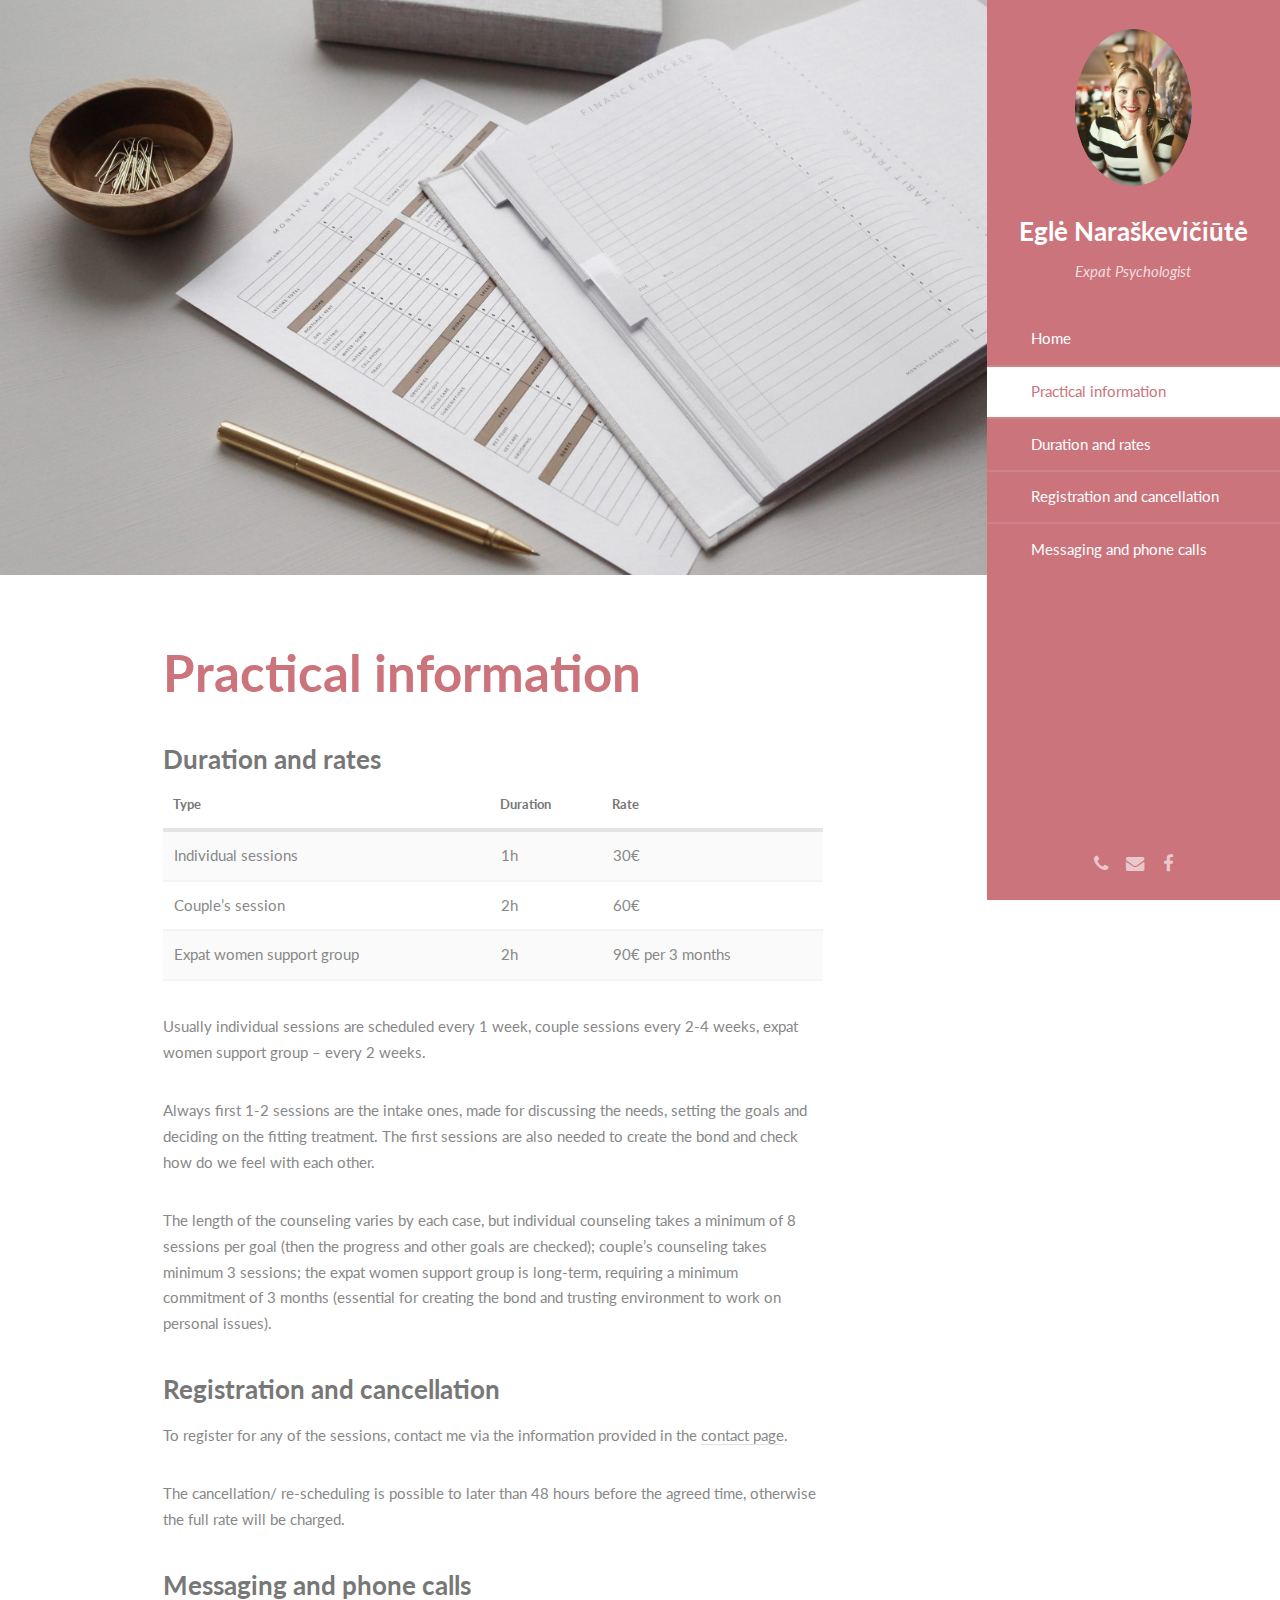
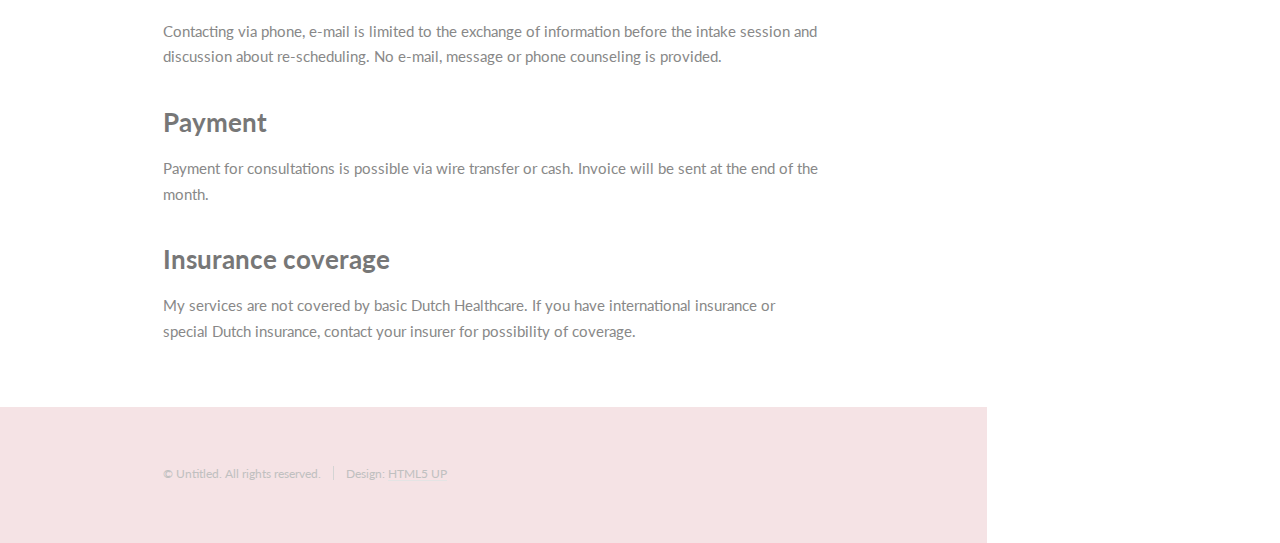
==== commit 3de5f226: "Change of menu, description tags and order of texts in the main page." ====
--- a/info.html
+++ b/info.html
@@ -6,7 +6,8 @@
 -->
 <html>
 	<head>
-		<title>Eglė Naraškevičiūtė</title>
+		<title>Practical information about the sessions | Eglė Naraškevičiūtė</title>
+		<meta name="description" content="All the relevant information about my sessions, such as their types, durations, prices, cancelation policy and insurance coverage are described in here."/>
 		<meta charset="utf-8" />
 		<meta name="viewport" content="width=device-width, initial-scale=1, user-scalable=no" />
 		<link rel="stylesheet" href="assets/css/main.css" />
@@ -22,6 +23,7 @@
 				</header>
 				<nav id="nav">
 					<ul>
+						<li><a href="index.html">Home</a></li>
 						<li><a href="#information" class="active">Practical information</a></li>
 						<li><a href="#duration">Duration and rates</a></li>
 						<li><a href="#cancellation">Registration and cancellation</a></li>
@@ -82,8 +84,8 @@
 										</table>
 									</div>
 									<p>Usually individual sessions are scheduled every 1 week, couple sessions every 2-4 weeks, expat women support group – every 2 weeks.</p>
-									<p>Always first 1-2 sessions are the intake ones, made for discussing the needs, setting the goals and deciding on the fitting treatment. The first sessions are also needed to create the bond and check how do we feel with each other.</p>
-                                    <p>The length of the counseling varies by each case, but individual counseling takes a minimum of 8 sessions per goal (then the progress and other goals are checked); couple’s counseling takes minimum 3 sessions; the expat women support group is long-term, requiring a minimum commitment of 3 months (essential for creating the bond and trusting environment to work on personal issues).</p>
+                                                                        <p>Always first 1-2 sessions are the intake ones, made for discussing the needs, setting the goals and deciding on the fitting treatment. The first sessions are also needed to create the bond and check how do we feel with each other.</p>
+                                                                        <p>The length of the counseling varies by each case, but individual counseling takes a minimum of 8 sessions per goal (then the progress and other goals are checked); couple’s counseling takes minimum 3 sessions; the expat women support group is long-term, requiring a minimum commitment of 3 months (essential for creating the bond and trusting environment to work on personal issues).</p>
 
 									<h3 id="cancellation">Registration and cancellation</h3>
 									<p>To register for any of the sessions, contact me via the information provided in the <a href="index.html#contacts">contact page</a>.</p>
--- a/assets/css/main.css
+++ b/assets/css/main.css
@@ -1711,7 +1711,8 @@
     -moz-flex-grow: 1;
     -webkit-flex-grow: 1;
     -ms-flex-grow: 1;
-    flex-grow: 1; }
+    flex-grow: 1;
+    text-align: left; }
     #header > nav ul {
       list-style: none;
       margin: 0;
@@ -1729,12 +1730,17 @@
           color: #ffffff !important;
           display: block;
           padding: 0.85em 0;
+          padding-left: 15%;
           text-decoration: none; }
           #header > nav ul li a.active {
             background: #fff;
             color: #cb747c !important; }
-        #header > nav ul li:first-child {
-          border-top: 0; }
+        #header > nav ul li li {
+          font-size: 85%; }
+          #header > nav ul li li a {
+            padding-left: 25%; }
+    #header > nav > ul > li:first-child {
+      border-top: 0; }
 
 /* Wrapper */
 #wrapper {
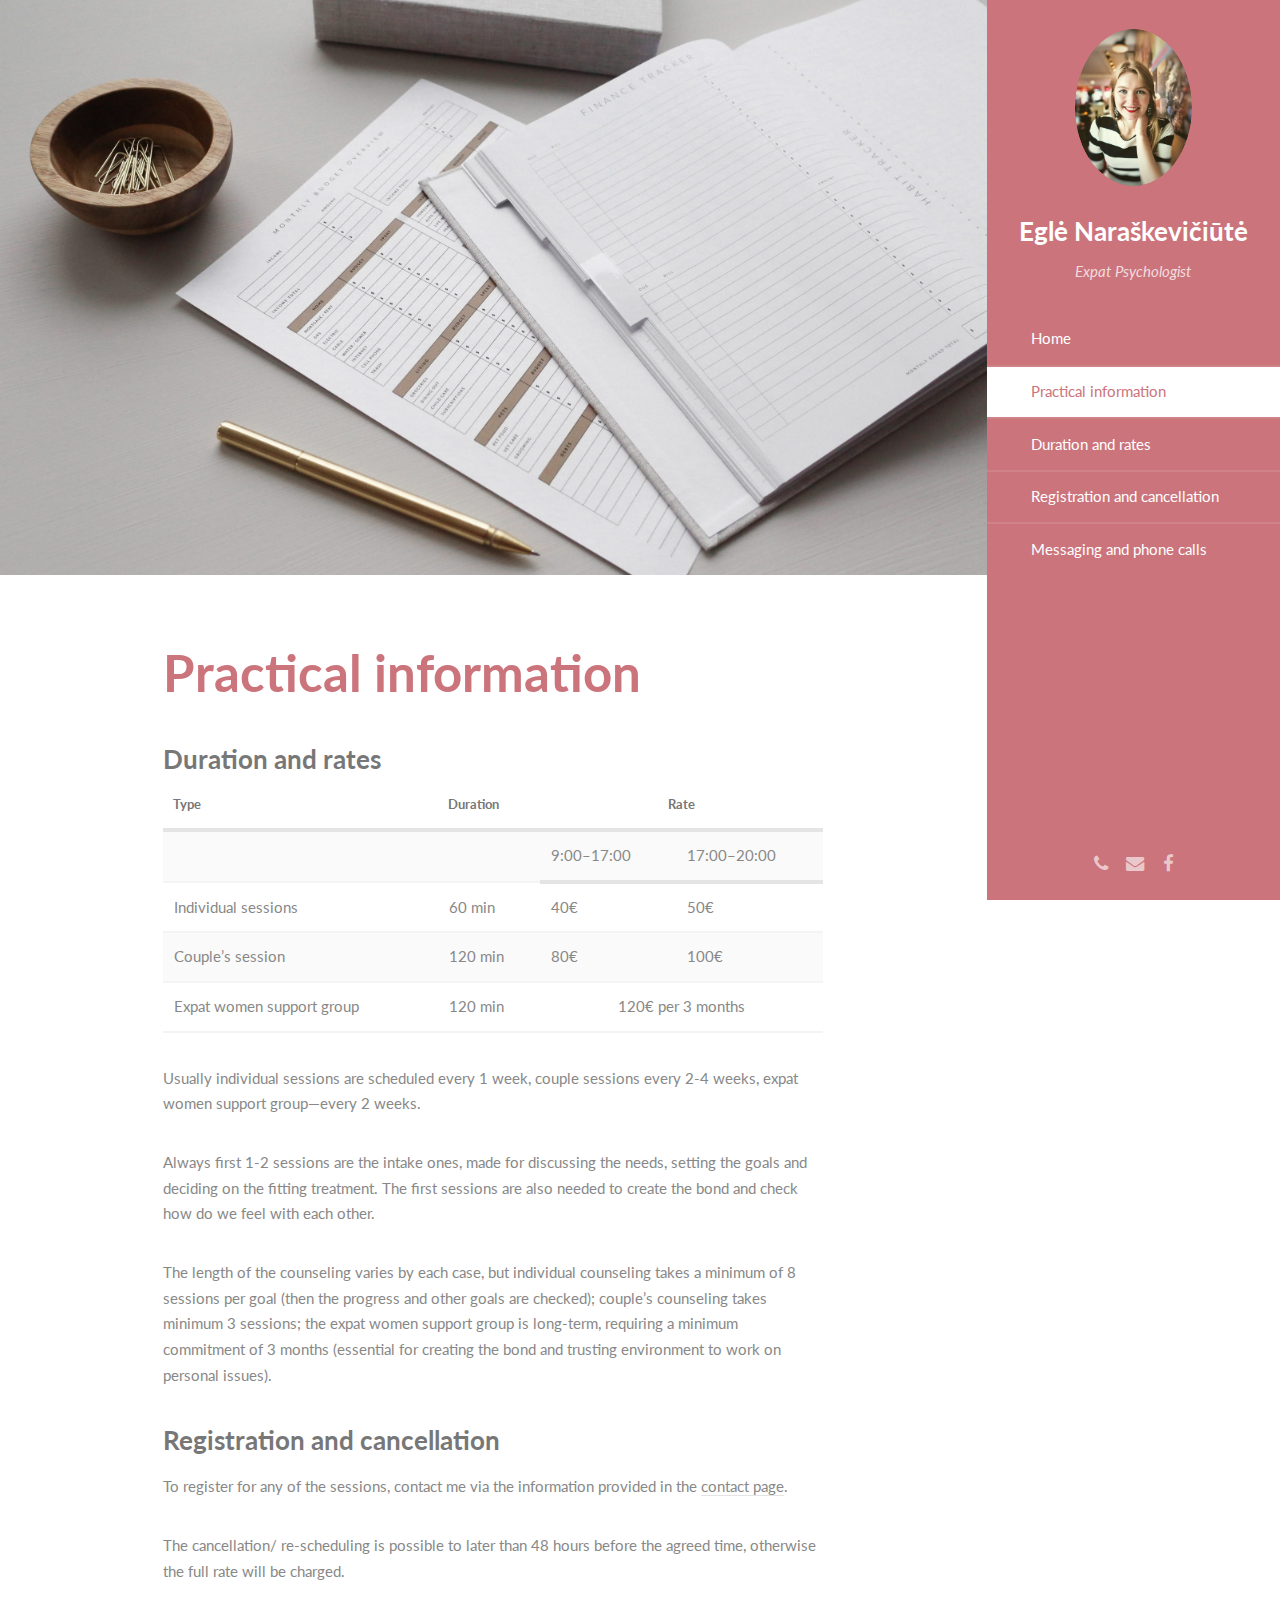
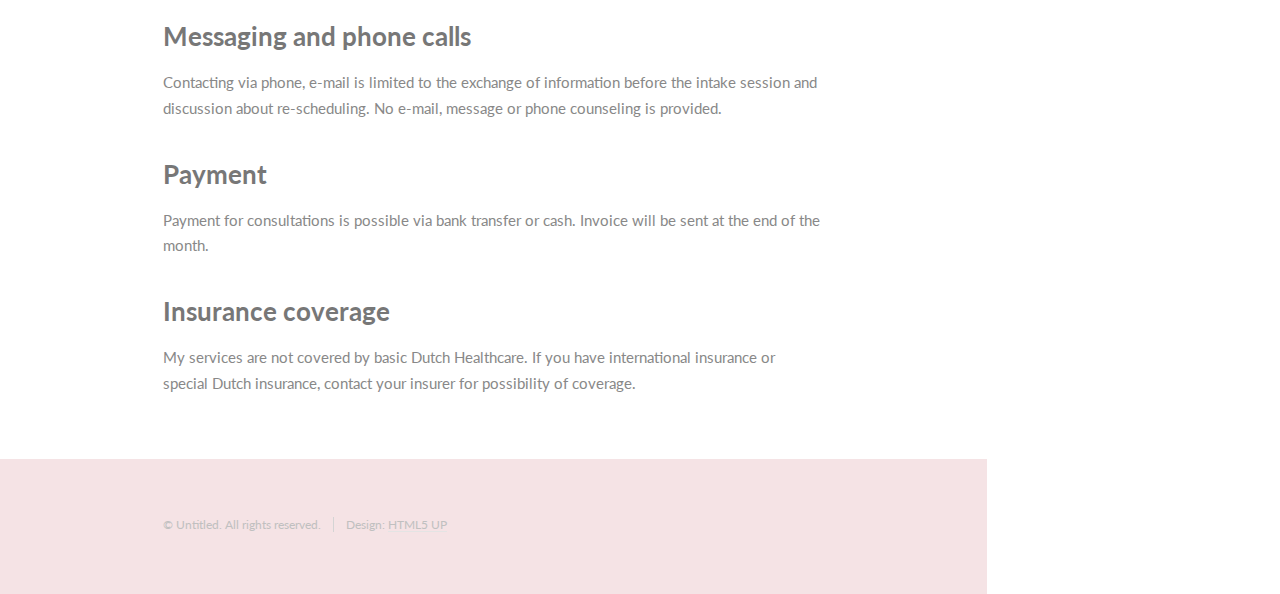
==== commit dd779048: "Update the price list" ====
--- a/info.html
+++ b/info.html
@@ -61,31 +61,39 @@
 												<tr>
 													<th>Type</th>
 													<th>Duration</th>
-													<th>Rate</th>
+													<th colspan="2" style="text-align:center">Rate</th>
 												</tr>
 											</thead>
 											<tbody>
 												<tr>
+														<td></td>
+														<td></td>
+														<td style="border-bottom: solid 4px #e4e4e4">9:00&ndash;17:00</td>
+														<td style="border-bottom: solid 4px #e4e4e4">17:00&ndash;20:00</td>
+												</tr>
+												<tr>
 													<td>Individual sessions</td>
-													<td>1h</td>
-													<td>30€</td>
+													<td>60 min</td>
+													<td>40€</td>
+													<td>50€</td>
 												</tr>
 												<tr>
 													<td>Couple’s session</td>
-													<td>2h</td>
-													<td>60€</td>
+													<td>120 min</td>
+													<td>80€</td>
+													<td>100€</td>
 												</tr>
 												<tr>
 													<td>Expat women support group</td>
-													<td>2h</td>
-													<td>90€ per 3 months</td>
+													<td>120 min</td>
+													<td colspan="2" style="text-align:center">120€ per 3 months</td>
 												</tr>
 											</tbody>
 										</table>
 									</div>
-									<p>Usually individual sessions are scheduled every 1 week, couple sessions every 2-4 weeks, expat women support group – every 2 weeks.</p>
-                                                                        <p>Always first 1-2 sessions are the intake ones, made for discussing the needs, setting the goals and deciding on the fitting treatment. The first sessions are also needed to create the bond and check how do we feel with each other.</p>
-                                                                        <p>The length of the counseling varies by each case, but individual counseling takes a minimum of 8 sessions per goal (then the progress and other goals are checked); couple’s counseling takes minimum 3 sessions; the expat women support group is long-term, requiring a minimum commitment of 3 months (essential for creating the bond and trusting environment to work on personal issues).</p>
+									<p>Usually individual sessions are scheduled every 1 week, couple sessions every 2-4 weeks, expat women support group—every 2 weeks.</p>
+									<p>Always first 1-2 sessions are the intake ones, made for discussing the needs, setting the goals and deciding on the fitting treatment. The first sessions are also needed to create the bond and check how do we feel with each other.</p>
+									<p>The length of the counseling varies by each case, but individual counseling takes a minimum of 8 sessions per goal (then the progress and other goals are checked); couple’s counseling takes minimum 3 sessions; the expat women support group is long-term, requiring a minimum commitment of 3 months (essential for creating the bond and trusting environment to work on personal issues).</p>
 
 									<h3 id="cancellation">Registration and cancellation</h3>
 									<p>To register for any of the sessions, contact me via the information provided in the <a href="index.html#contacts">contact page</a>.</p>
@@ -93,7 +101,7 @@
 									<h3 id="call">Messaging and phone calls</h3>
 									<p>Contacting via phone, e-mail is limited to the exchange of information before the intake session and discussion about re-scheduling. No e-mail, message or phone counseling is provided.</p>
 									<h3 id="payment">Payment</h3>
-									<p>Payment for consultations is possible via wire transfer or cash. Invoice will be sent at the end of the month.</p>
+									<p>Payment for consultations is possible via bank transfer or cash. Invoice will be sent at the end of the month.</p>
 									<h3 id="insurance">Insurance coverage</h3>
 									<p>My services are not covered by basic Dutch Healthcare. If you have international insurance or special Dutch insurance, contact your insurer for possibility of coverage.</p>
 								</div>
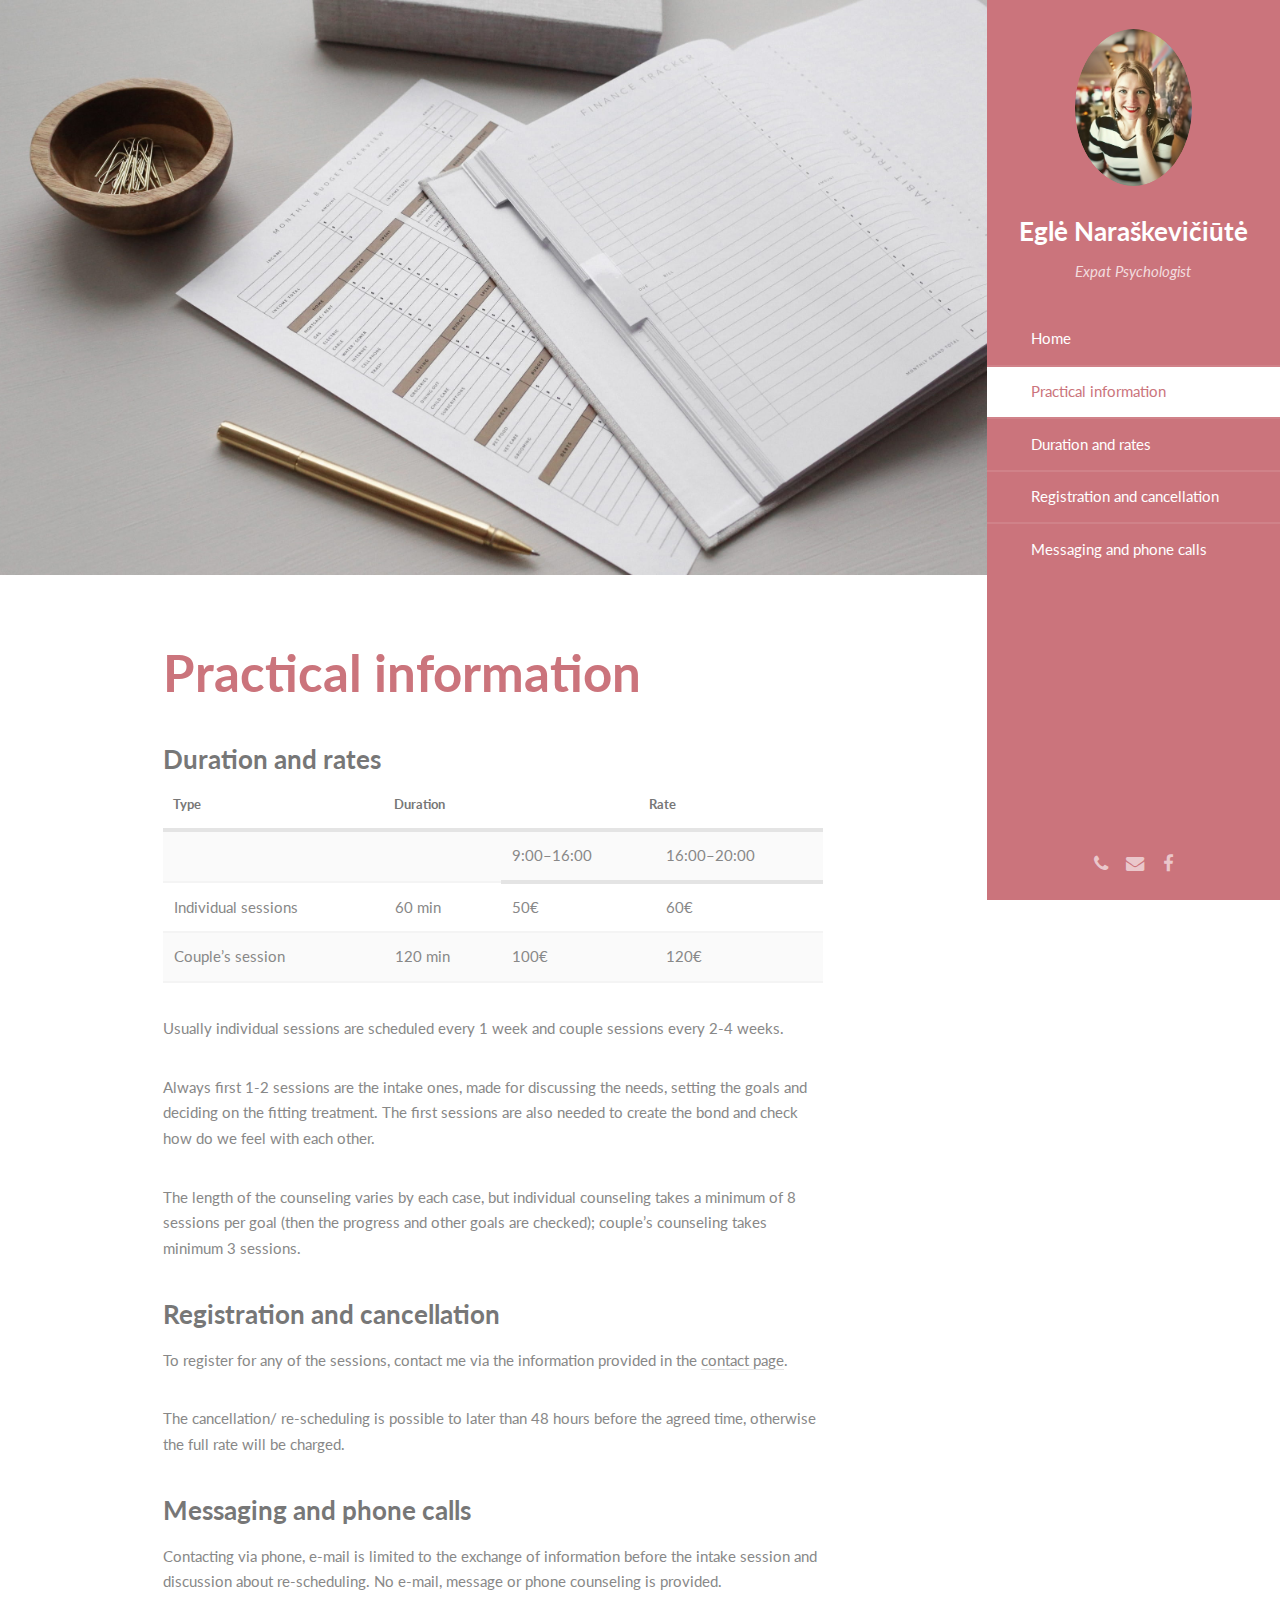
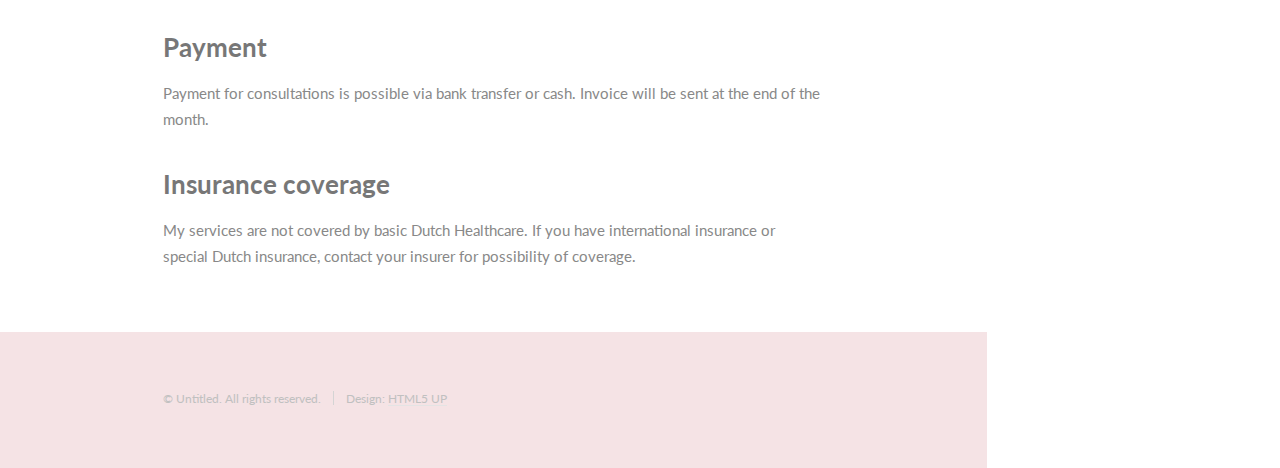
==== commit 49c6dfd0: "Change of prices, removal of expat women group and re-order of contacts." ====
--- a/info.html
+++ b/info.html
@@ -34,7 +34,7 @@
 					<ul class="icons">
 						<li><a href="tel:+31640852197" class="icon fa-phone"><span class="label">Telephone</span></a></li>
 						<li><a href="&#x6d;&#x61;&#x69;&#x6c;&#x74;&#x6f;&#00058;&#105;&#110;&#102;&#x6f;&#x40;&#x65;&#103;&#x6c;&#x65;&#x70;&#x73;&#000121;&#46;&#x77;&#111;&#114;&#000108;&#100;" class="icon fa-envelope"><span class="label">Email</span></a></li>
-						<li><a href="https://www.facebook.com/2makes1/" class="icon fa-facebook"><span class="label">Facebook</span></a></li>
+						<li><a href="https://www.facebook.com/ENpsychologist/" class="icon fa-facebook"><span class="label">Facebook</span></a></li>
 					</ul>
 				</footer>
 			</section>
@@ -68,32 +68,27 @@
 												<tr>
 														<td></td>
 														<td></td>
-														<td style="border-bottom: solid 4px #e4e4e4">9:00&ndash;17:00</td>
-														<td style="border-bottom: solid 4px #e4e4e4">17:00&ndash;20:00</td>
+														<td style="border-bottom: solid 4px #e4e4e4">9:00&ndash;16:00</td>
+														<td style="border-bottom: solid 4px #e4e4e4">16:00&ndash;20:00</td>
 												</tr>
 												<tr>
 													<td>Individual sessions</td>
 													<td>60 min</td>
-													<td>40€</td>
 													<td>50€</td>
+													<td>60€</td>
 												</tr>
 												<tr>
 													<td>Couple’s session</td>
 													<td>120 min</td>
-													<td>80€</td>
 													<td>100€</td>
-												</tr>
-												<tr>
-													<td>Expat women support group</td>
-													<td>120 min</td>
-													<td colspan="2" style="text-align:center">120€ per 3 months</td>
+													<td>120€</td>
 												</tr>
 											</tbody>
 										</table>
 									</div>
-									<p>Usually individual sessions are scheduled every 1 week, couple sessions every 2-4 weeks, expat women support group—every 2 weeks.</p>
+									<p>Usually individual sessions are scheduled every 1 week and couple sessions every 2-4 weeks.</p>
 									<p>Always first 1-2 sessions are the intake ones, made for discussing the needs, setting the goals and deciding on the fitting treatment. The first sessions are also needed to create the bond and check how do we feel with each other.</p>
-									<p>The length of the counseling varies by each case, but individual counseling takes a minimum of 8 sessions per goal (then the progress and other goals are checked); couple’s counseling takes minimum 3 sessions; the expat women support group is long-term, requiring a minimum commitment of 3 months (essential for creating the bond and trusting environment to work on personal issues).</p>
+									<p>The length of the counseling varies by each case, but individual counseling takes a minimum of 8 sessions per goal (then the progress and other goals are checked); couple’s counseling takes minimum 3 sessions.</p>
 
 									<h3 id="cancellation">Registration and cancellation</h3>
 									<p>To register for any of the sessions, contact me via the information provided in the <a href="index.html#contacts">contact page</a>.</p>
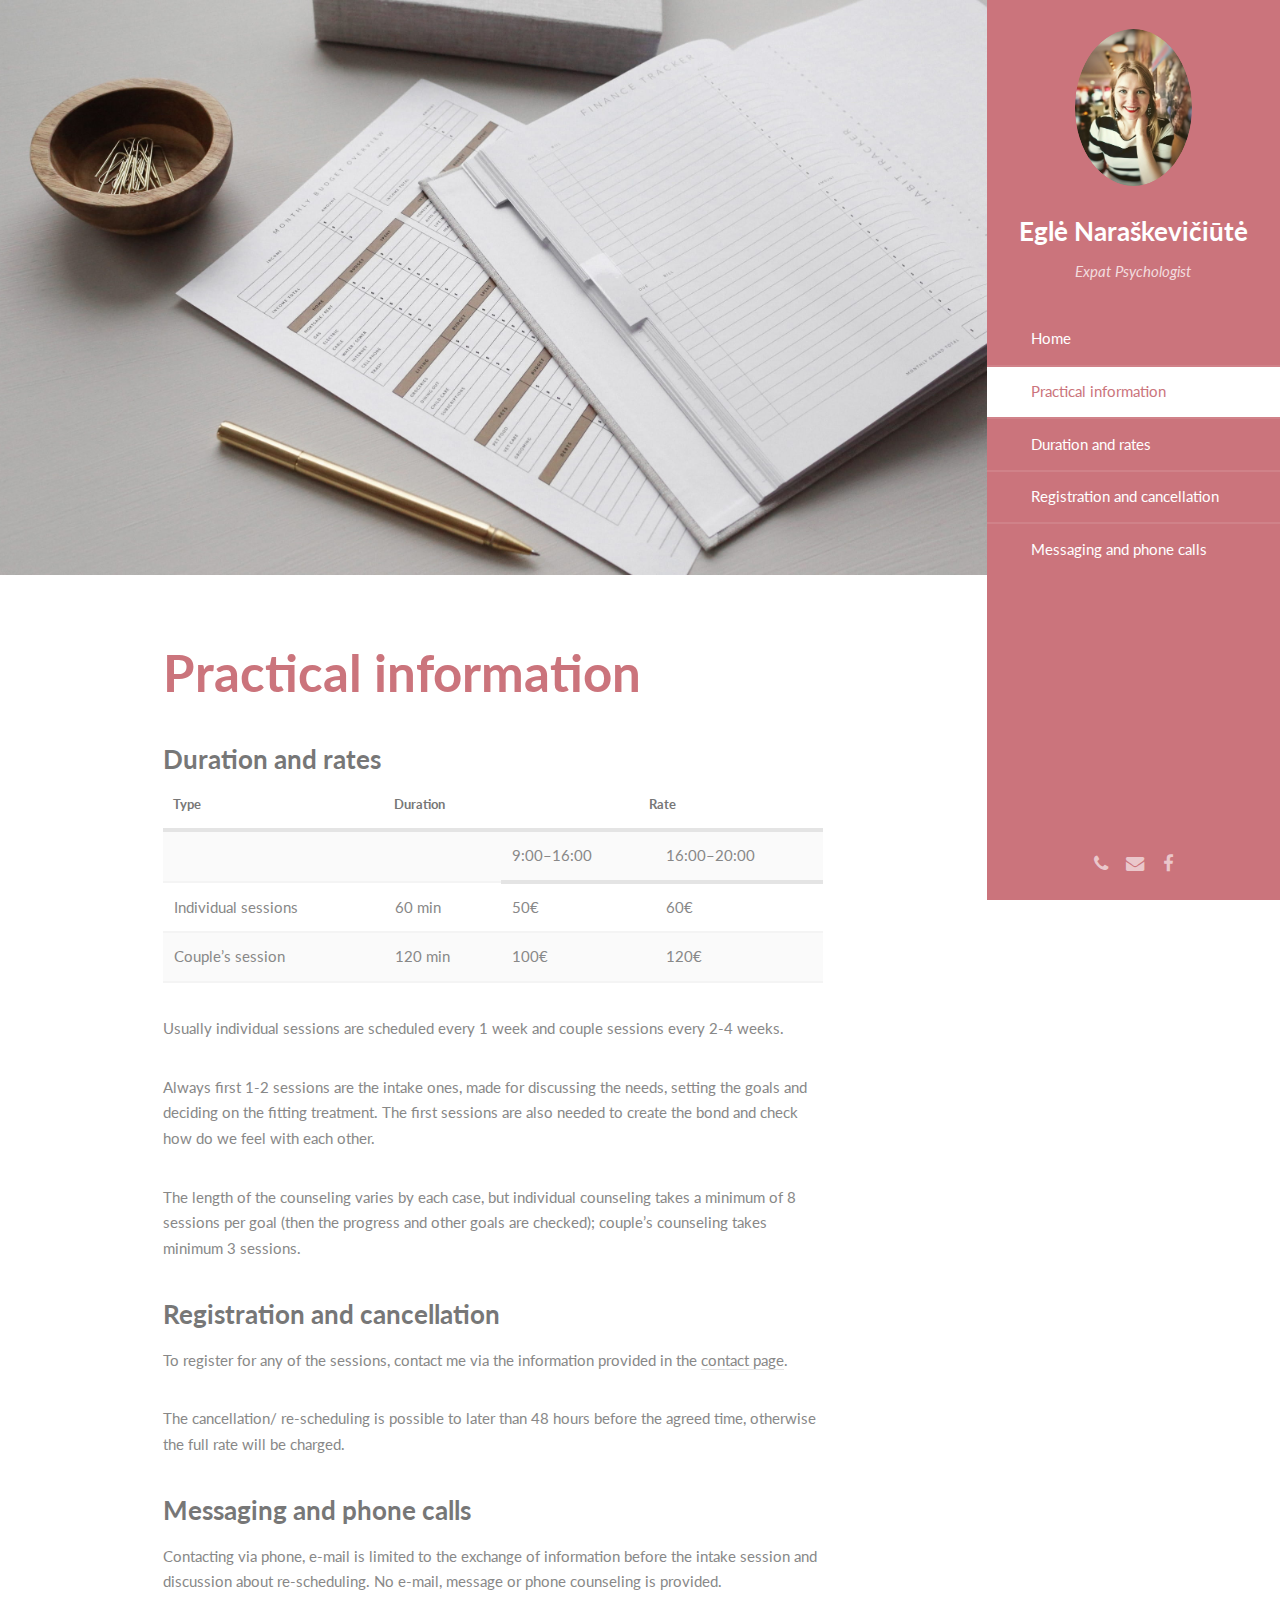
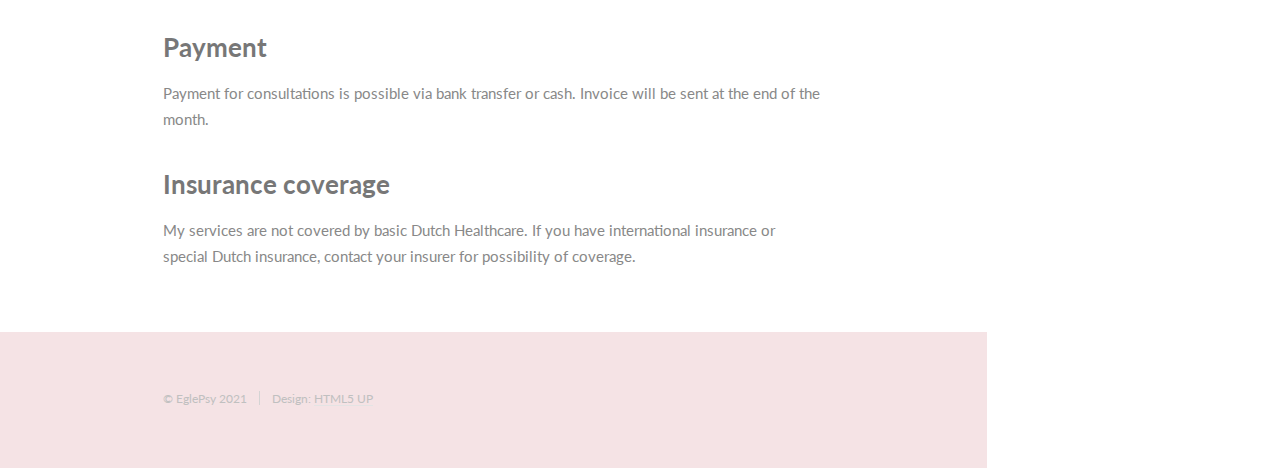
==== commit 01d1a461: "Change copyright notice." ====
--- a/info.html
+++ b/info.html
@@ -108,7 +108,7 @@
 					<section id="footer">
 						<div class="container">
 							<ul class="copyright">
-								<li>&copy; Untitled. All rights reserved.</li><li>Design: <a href="http://html5up.net">HTML5 UP</a></li>
+								<li>&copy; EglePsy 2021</li><li>Design: <a href="http://html5up.net">HTML5 UP</a></li>
 							</ul>
 						</div>
 					</section>
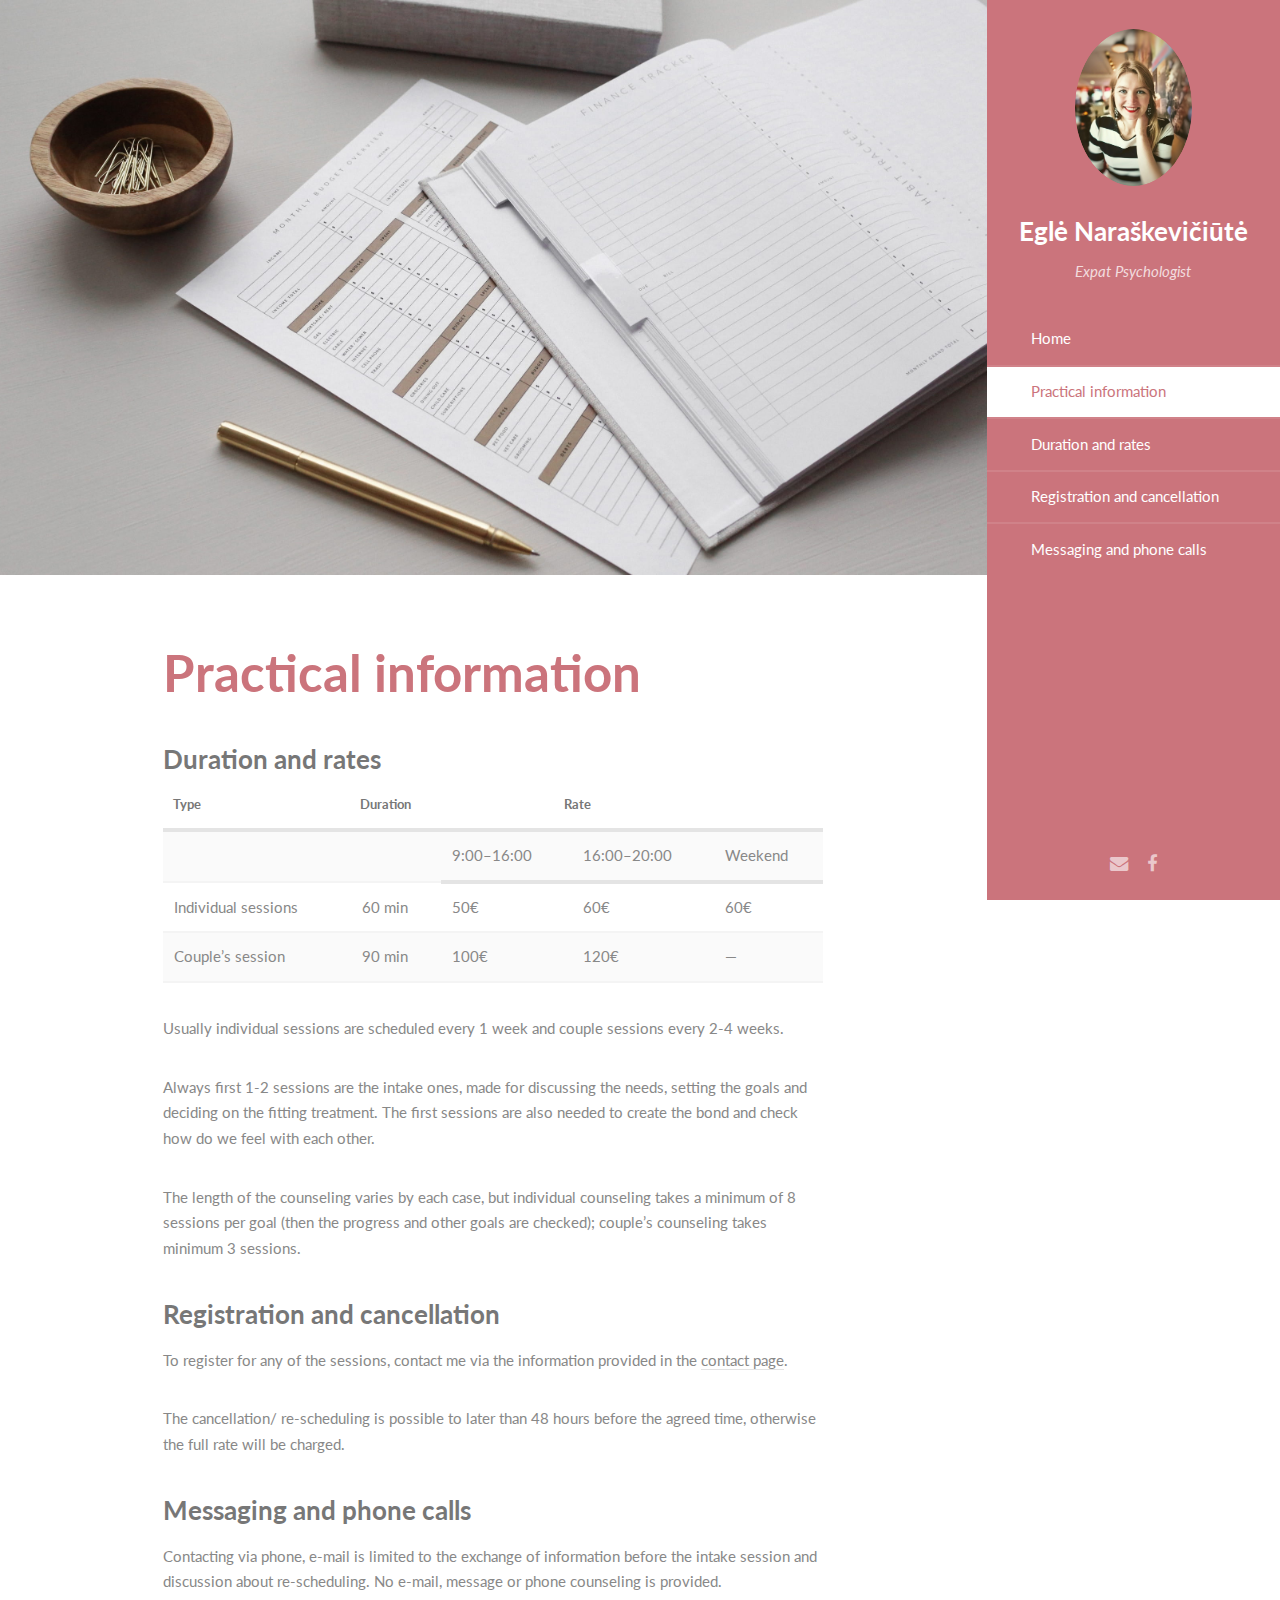
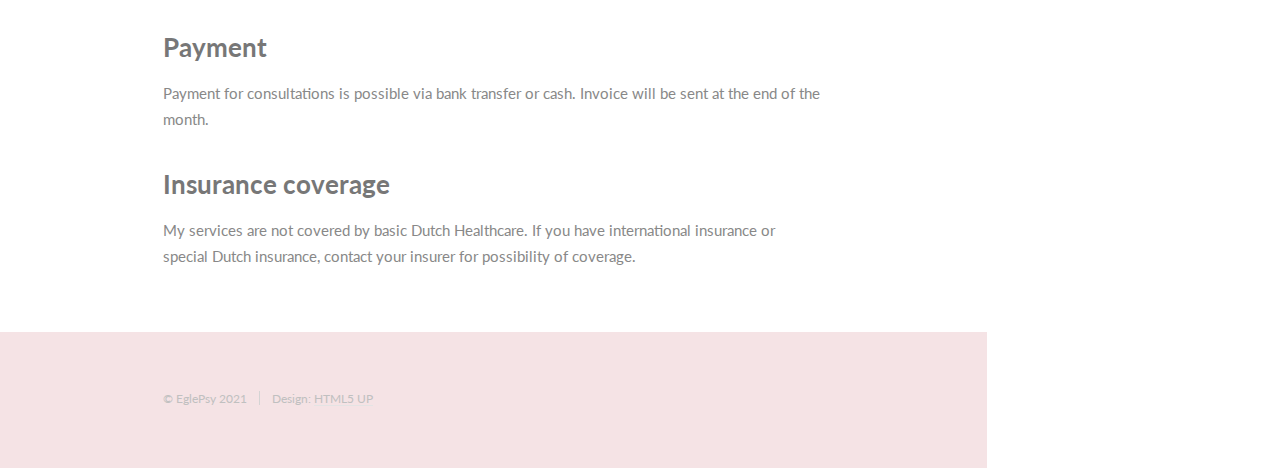
==== commit 219ee24d: "Series of updates: * removal of telephone; * removal of map; * change of couples' sessions time; * a" ====
--- a/info.html
+++ b/info.html
@@ -32,7 +32,6 @@
 				</nav>
 				<footer>
 					<ul class="icons">
-						<li><a href="tel:+31640852197" class="icon fa-phone"><span class="label">Telephone</span></a></li>
 						<li><a href="&#x6d;&#x61;&#x69;&#x6c;&#x74;&#x6f;&#00058;&#105;&#110;&#102;&#x6f;&#x40;&#x65;&#103;&#x6c;&#x65;&#x70;&#x73;&#000121;&#46;&#x77;&#111;&#114;&#000108;&#100;" class="icon fa-envelope"><span class="label">Email</span></a></li>
 						<li><a href="https://www.facebook.com/ENpsychologist/" class="icon fa-facebook"><span class="label">Facebook</span></a></li>
 					</ul>
@@ -70,18 +69,21 @@
 														<td></td>
 														<td style="border-bottom: solid 4px #e4e4e4">9:00&ndash;16:00</td>
 														<td style="border-bottom: solid 4px #e4e4e4">16:00&ndash;20:00</td>
+														<td style="border-bottom: solid 4px #e4e4e4">Weekend</td>
 												</tr>
 												<tr>
 													<td>Individual sessions</td>
 													<td>60 min</td>
 													<td>50€</td>
 													<td>60€</td>
+													<td>60€</td>
 												</tr>
 												<tr>
 													<td>Couple’s session</td>
-													<td>120 min</td>
+													<td>90 min</td>
 													<td>100€</td>
 													<td>120€</td>
+													<td>—</td>
 												</tr>
 											</tbody>
 										</table>
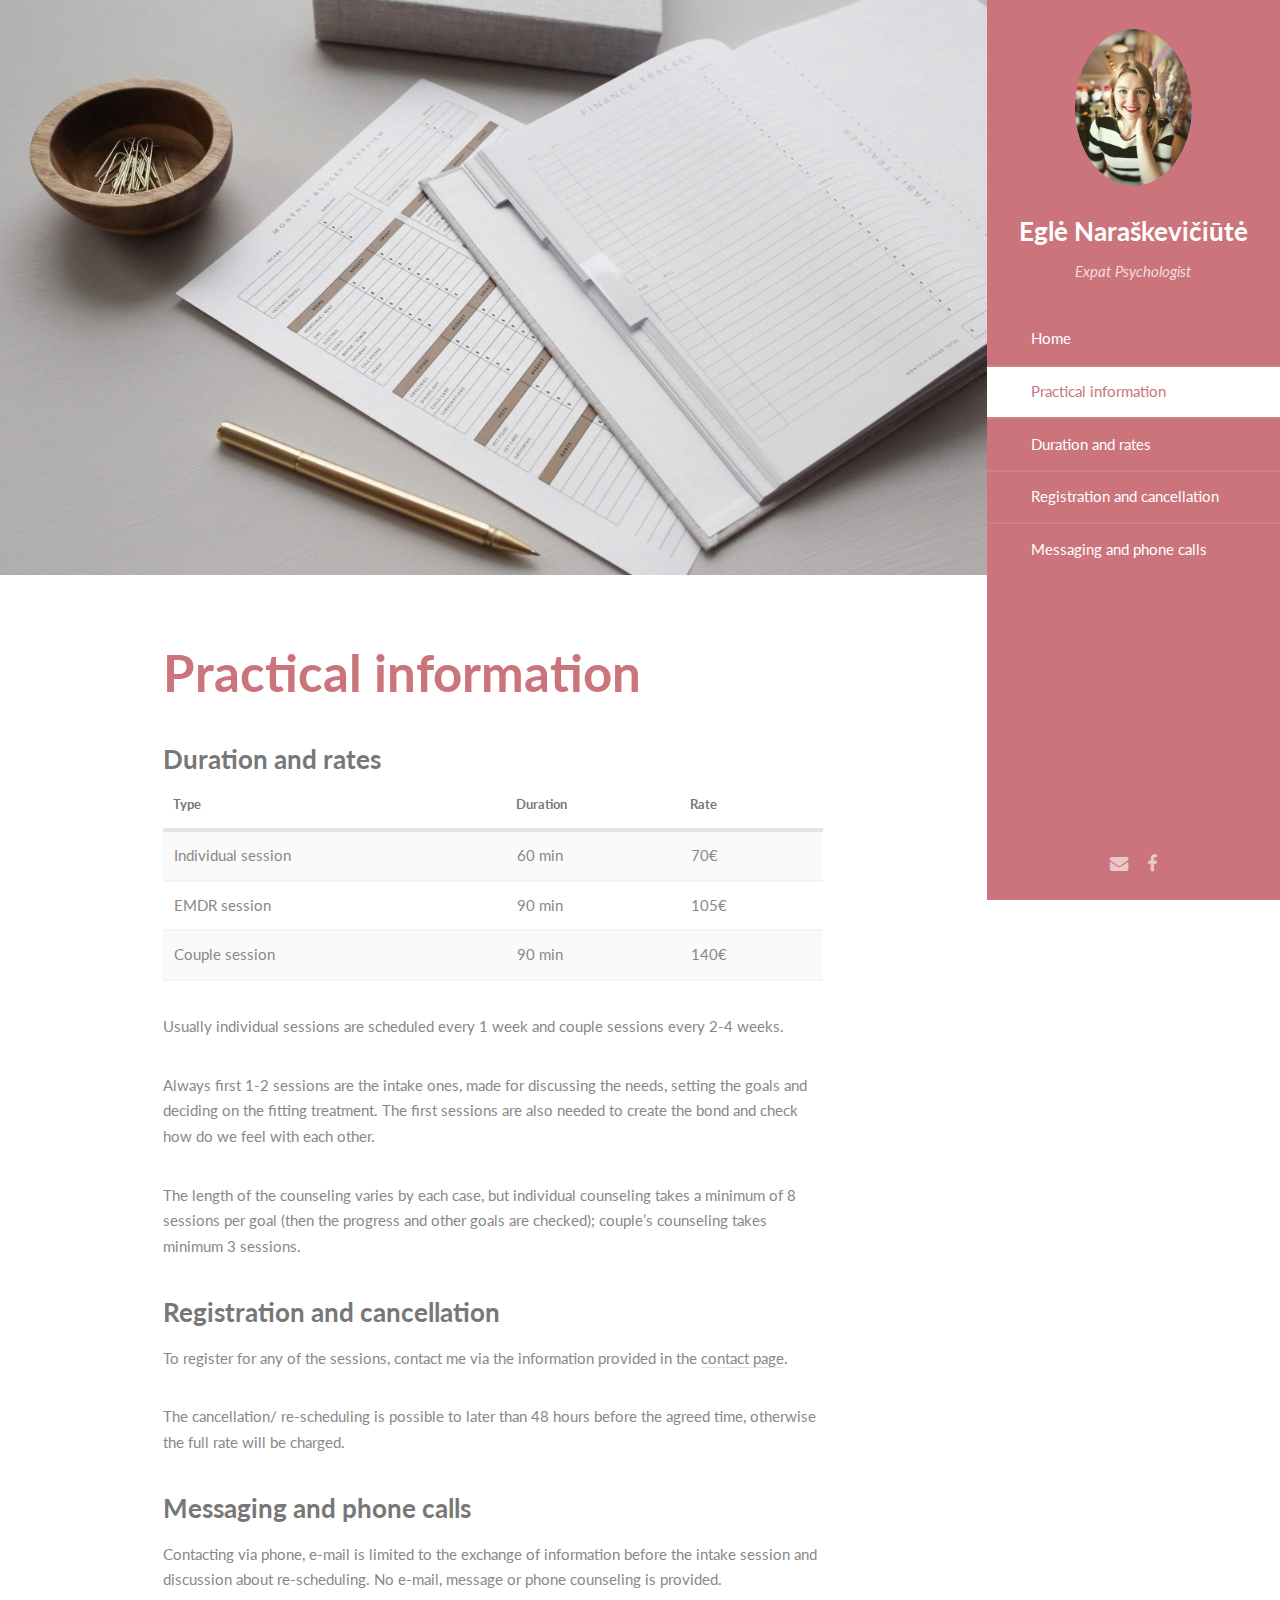
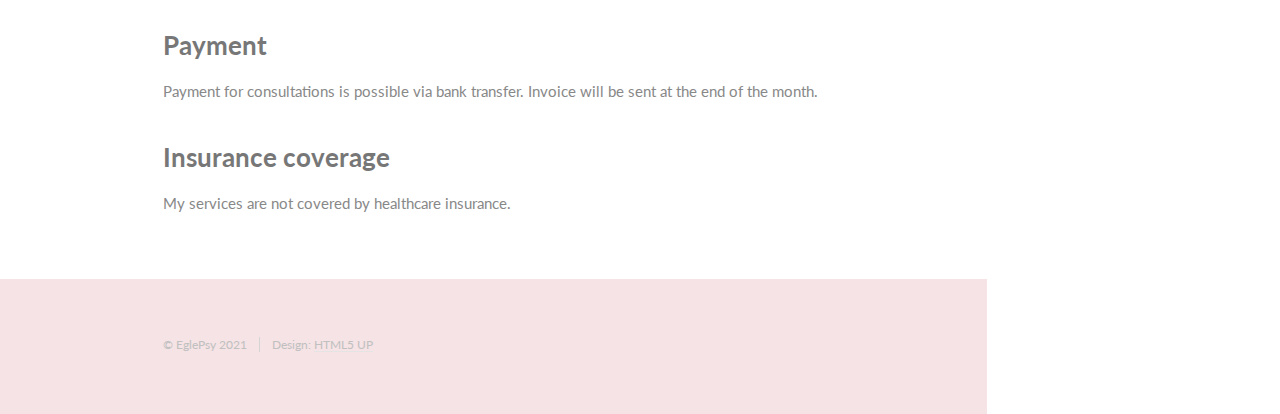
==== commit dcc3900f: "Series of changes: 	* removal of information about living in the Netherlands; 	* removal of informat" ====
--- a/info.html
+++ b/info.html
@@ -60,30 +60,24 @@
 												<tr>
 													<th>Type</th>
 													<th>Duration</th>
-													<th colspan="2" style="text-align:center">Rate</th>
+													<th>Rate</th>
 												</tr>
 											</thead>
 											<tbody>
 												<tr>
-														<td></td>
-														<td></td>
-														<td style="border-bottom: solid 4px #e4e4e4">9:00&ndash;16:00</td>
-														<td style="border-bottom: solid 4px #e4e4e4">16:00&ndash;20:00</td>
-														<td style="border-bottom: solid 4px #e4e4e4">Weekend</td>
+													<td>Individual session</td>
+													<td>60 min</td>
+													<td>70€</td>
 												</tr>
 												<tr>
-													<td>Individual sessions</td>
-													<td>60 min</td>
-													<td>50€</td>
-													<td>60€</td>
-													<td>60€</td>
+													<td>EMDR session</td>
+													<td>90 min</td>
+													<td>105€</td>
 												</tr>
 												<tr>
-													<td>Couple’s session</td>
+													<td>Couple session</td>
 													<td>90 min</td>
-													<td>100€</td>
-													<td>120€</td>
-													<td>—</td>
+													<td>140€</td>
 												</tr>
 											</tbody>
 										</table>
@@ -98,9 +92,9 @@
 									<h3 id="call">Messaging and phone calls</h3>
 									<p>Contacting via phone, e-mail is limited to the exchange of information before the intake session and discussion about re-scheduling. No e-mail, message or phone counseling is provided.</p>
 									<h3 id="payment">Payment</h3>
-									<p>Payment for consultations is possible via bank transfer or cash. Invoice will be sent at the end of the month.</p>
+									<p>Payment for consultations is possible via bank transfer. Invoice will be sent at the end of the month.</p>
 									<h3 id="insurance">Insurance coverage</h3>
-									<p>My services are not covered by basic Dutch Healthcare. If you have international insurance or special Dutch insurance, contact your insurer for possibility of coverage.</p>
+									<p>My services are not covered by healthcare insurance.</p>
 								</div>
                             </section>
 
